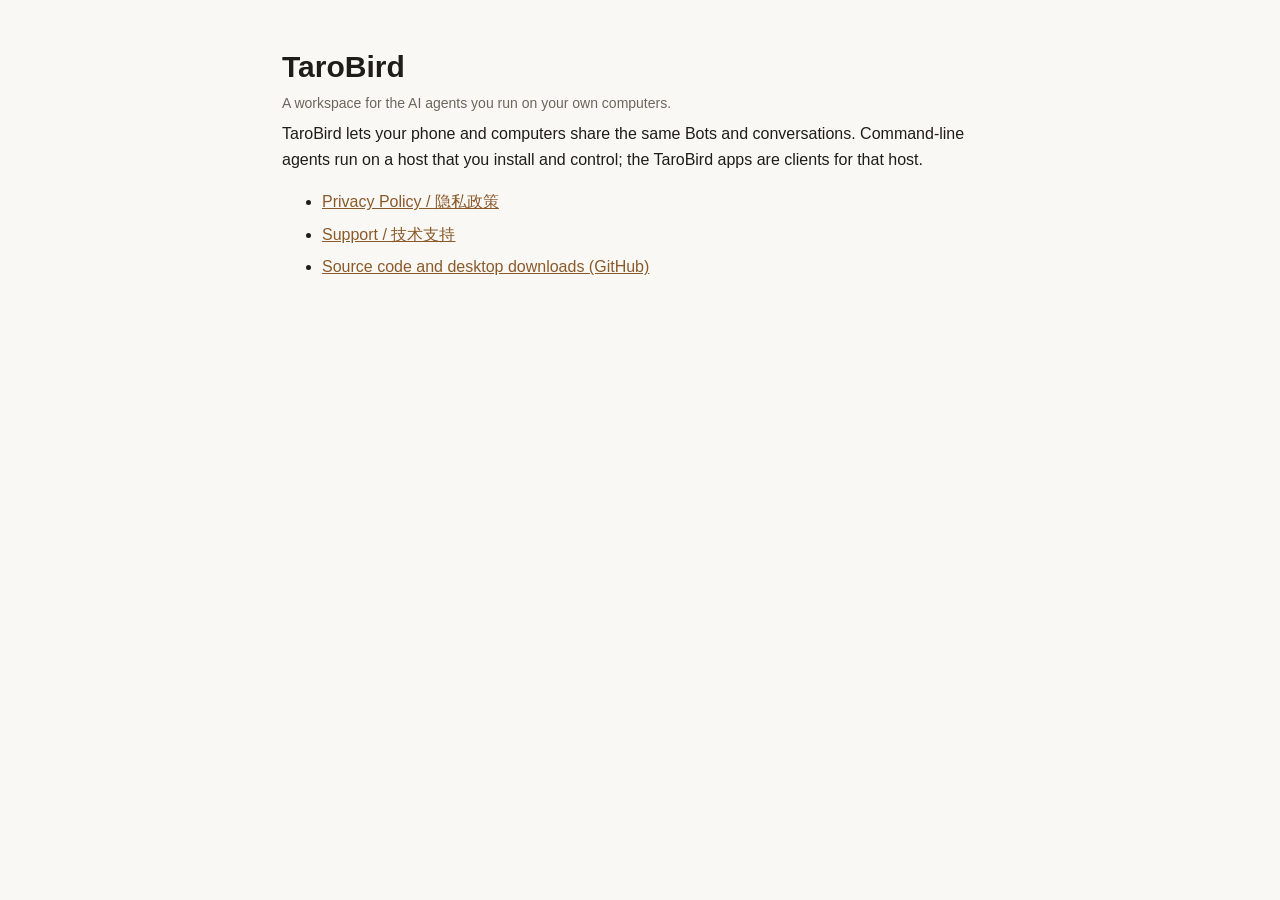
==== index.html @ 7d35b1c8 "TaroBird privacy policy and support pages" ====
<!doctype html>
<html lang="en"><head><meta charset="utf-8"><meta name="viewport" content="width=device-width, initial-scale=1">
<title>TaroBird</title><link rel="stylesheet" href="style.css"></head>
<body><main>
<h1>TaroBird</h1>
<p class="muted">A workspace for the AI agents you run on your own computers.</p>
<p>TaroBird lets your phone and computers share the same Bots and conversations. Command-line agents run on a host that you install and control; the TaroBird apps are clients for that host.</p>
<ul>
<li><a href="privacy.html">Privacy Policy / 隐私政策</a></li>
<li><a href="support.html">Support / 技术支持</a></li>
<li><a href="https://github.com/cloveric/tarobird">Source code and desktop downloads (GitHub)</a></li>
</ul>
</main></body></html>
---- style.css ----
:root { color-scheme: light dark; --fg: #1f1d1a; --muted: #6b665e; --bg: #faf8f4; --line: #e6e1d8; --link: #8a5a2b; }
@media (prefers-color-scheme: dark) { :root { --fg: #ece8e1; --muted: #a59f95; --bg: #181715; --line: #34312c; --link: #e0b27c; } }
* { box-sizing: border-box; }
body { margin: 0; background: var(--bg); color: var(--fg); font: 16px/1.65 -apple-system, BlinkMacSystemFont, "PingFang SC", "Helvetica Neue", Arial, sans-serif; }
main { max-width: 760px; margin: 0 auto; padding: 48px 22px 80px; }
h1 { font-size: 30px; line-height: 1.25; margin: 0 0 6px; }
h2 { font-size: 20px; margin: 36px 0 8px; padding-top: 20px; border-top: 1px solid var(--line); }
h3 { font-size: 16px; margin: 22px 0 4px; }
p, li { margin: 6px 0; }
.muted { color: var(--muted); font-size: 14px; }
a { color: var(--link); }
nav { display: flex; gap: 18px; font-size: 14px; margin-bottom: 34px; }
.lang { font-size: 14px; margin: 0 0 26px; }
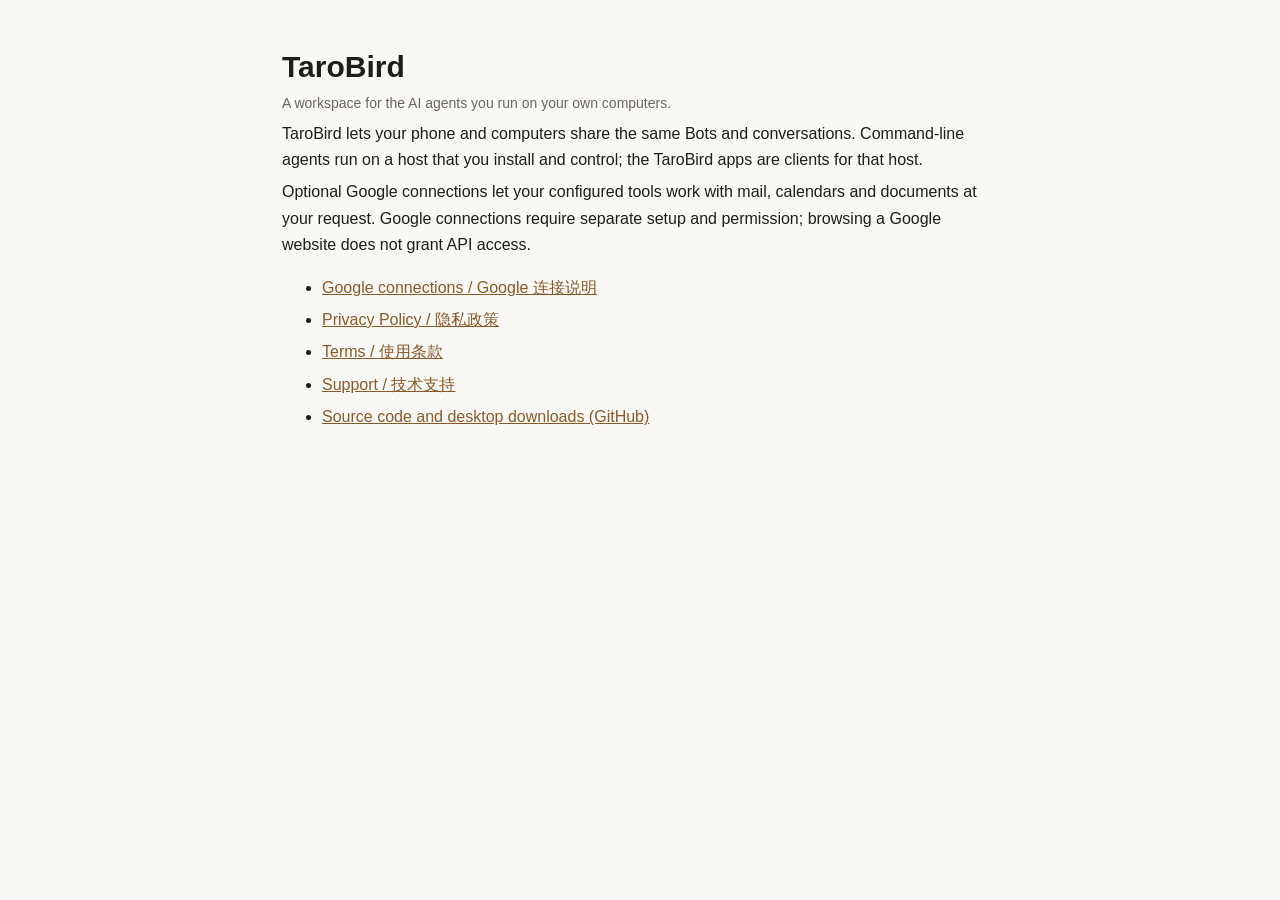
==== commit 0f31d31d: "Document Google connections, data handling and website verification" ====
--- a/index.html
+++ b/index.html
@@ -5,8 +5,11 @@
 <h1>TaroBird</h1>
 <p class="muted">A workspace for the AI agents you run on your own computers.</p>
 <p>TaroBird lets your phone and computers share the same Bots and conversations. Command-line agents run on a host that you install and control; the TaroBird apps are clients for that host.</p>
+<p>Optional Google connections let your configured tools work with mail, calendars and documents at your request. Google connections require separate setup and permission; browsing a Google website does not grant API access.</p>
 <ul>
+<li><a href="google.html">Google connections / Google 连接说明</a></li>
 <li><a href="privacy.html">Privacy Policy / 隐私政策</a></li>
+<li><a href="terms.html">Terms / 使用条款</a></li>
 <li><a href="support.html">Support / 技术支持</a></li>
 <li><a href="https://github.com/cloveric/tarobird">Source code and desktop downloads (GitHub)</a></li>
 </ul>
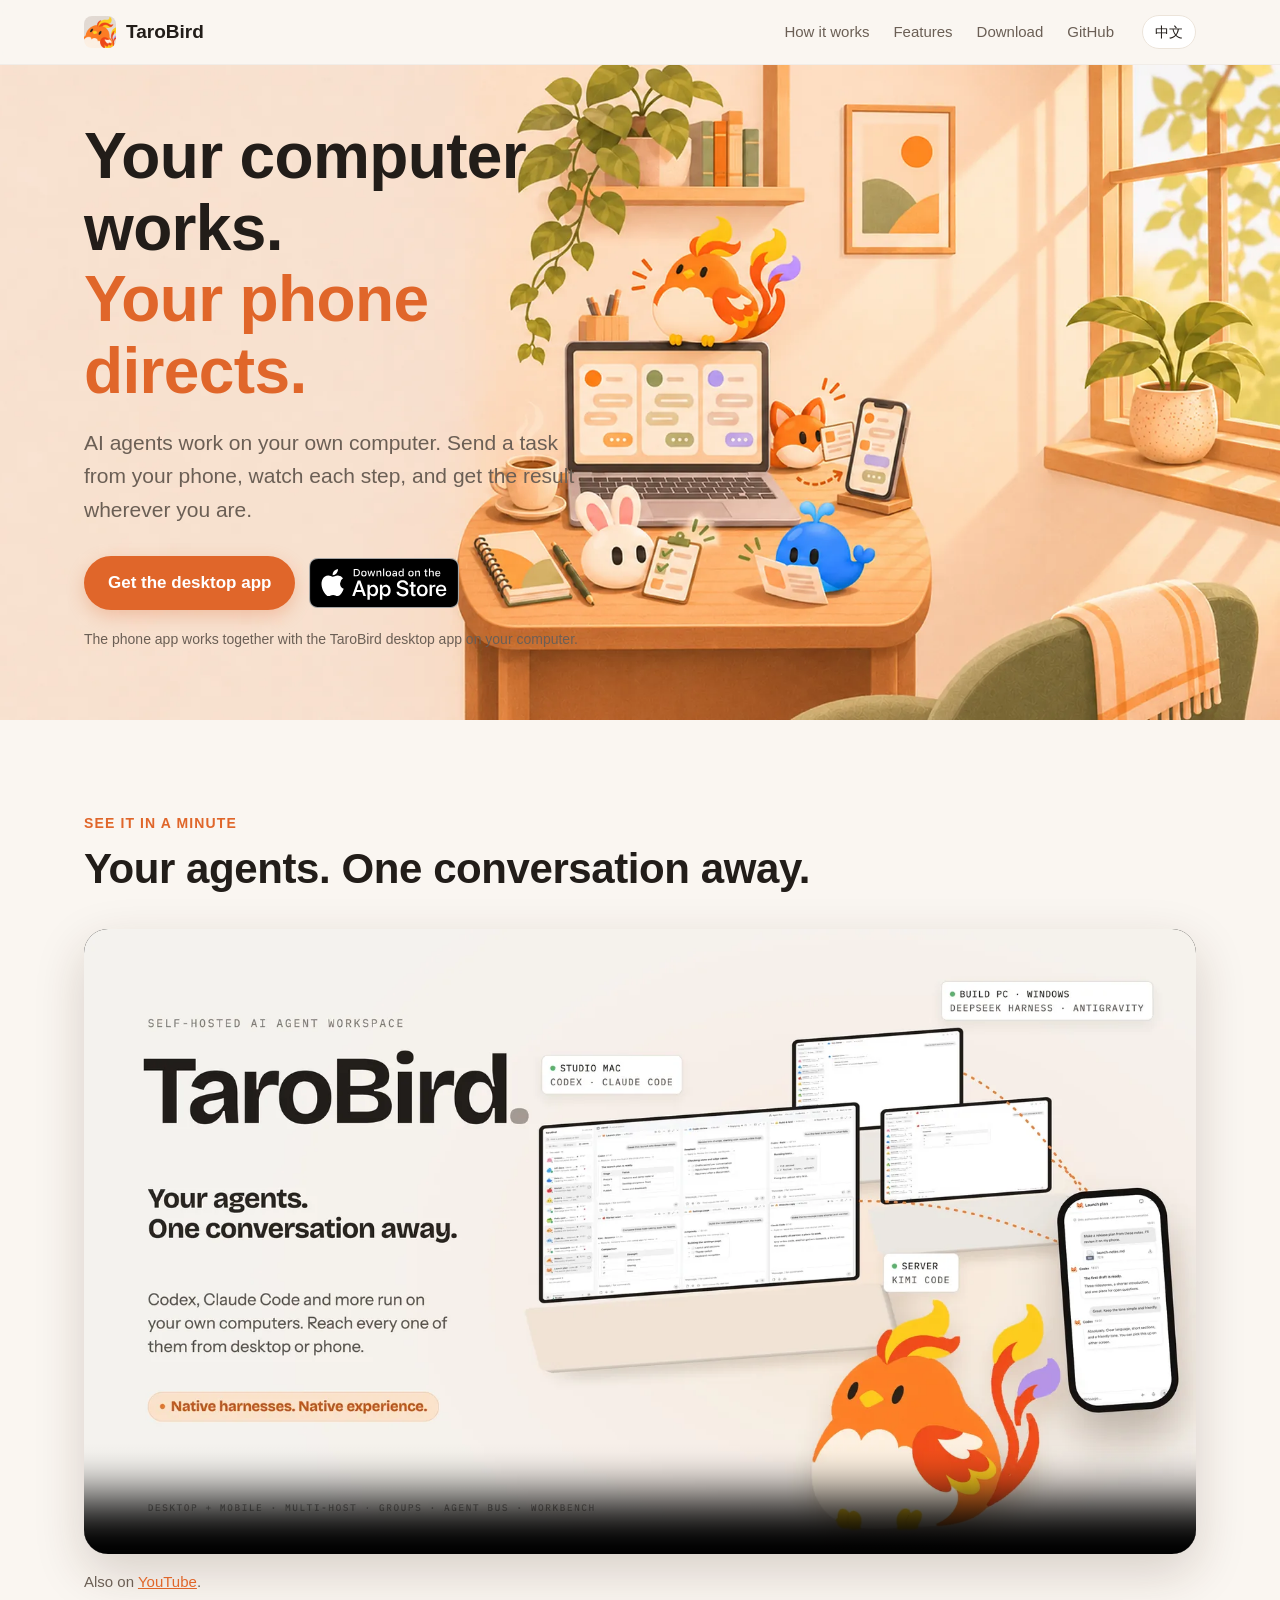
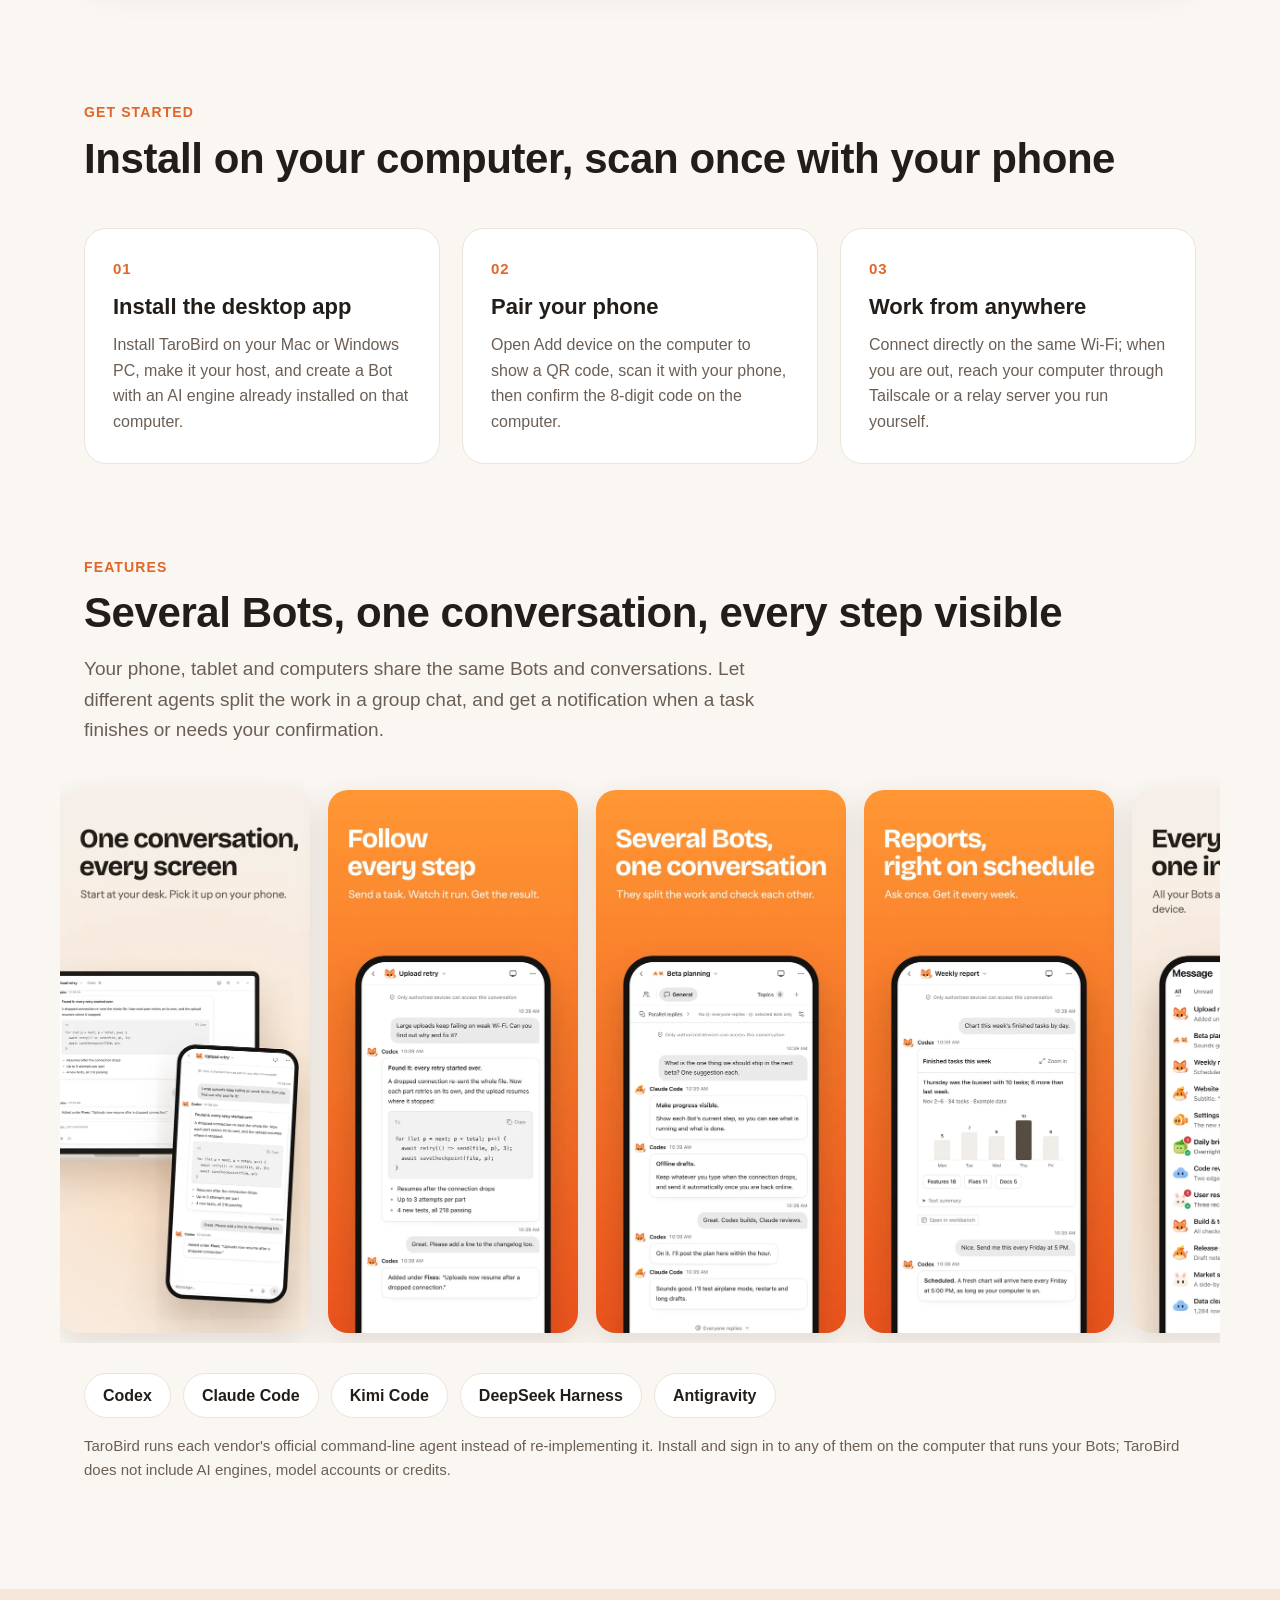
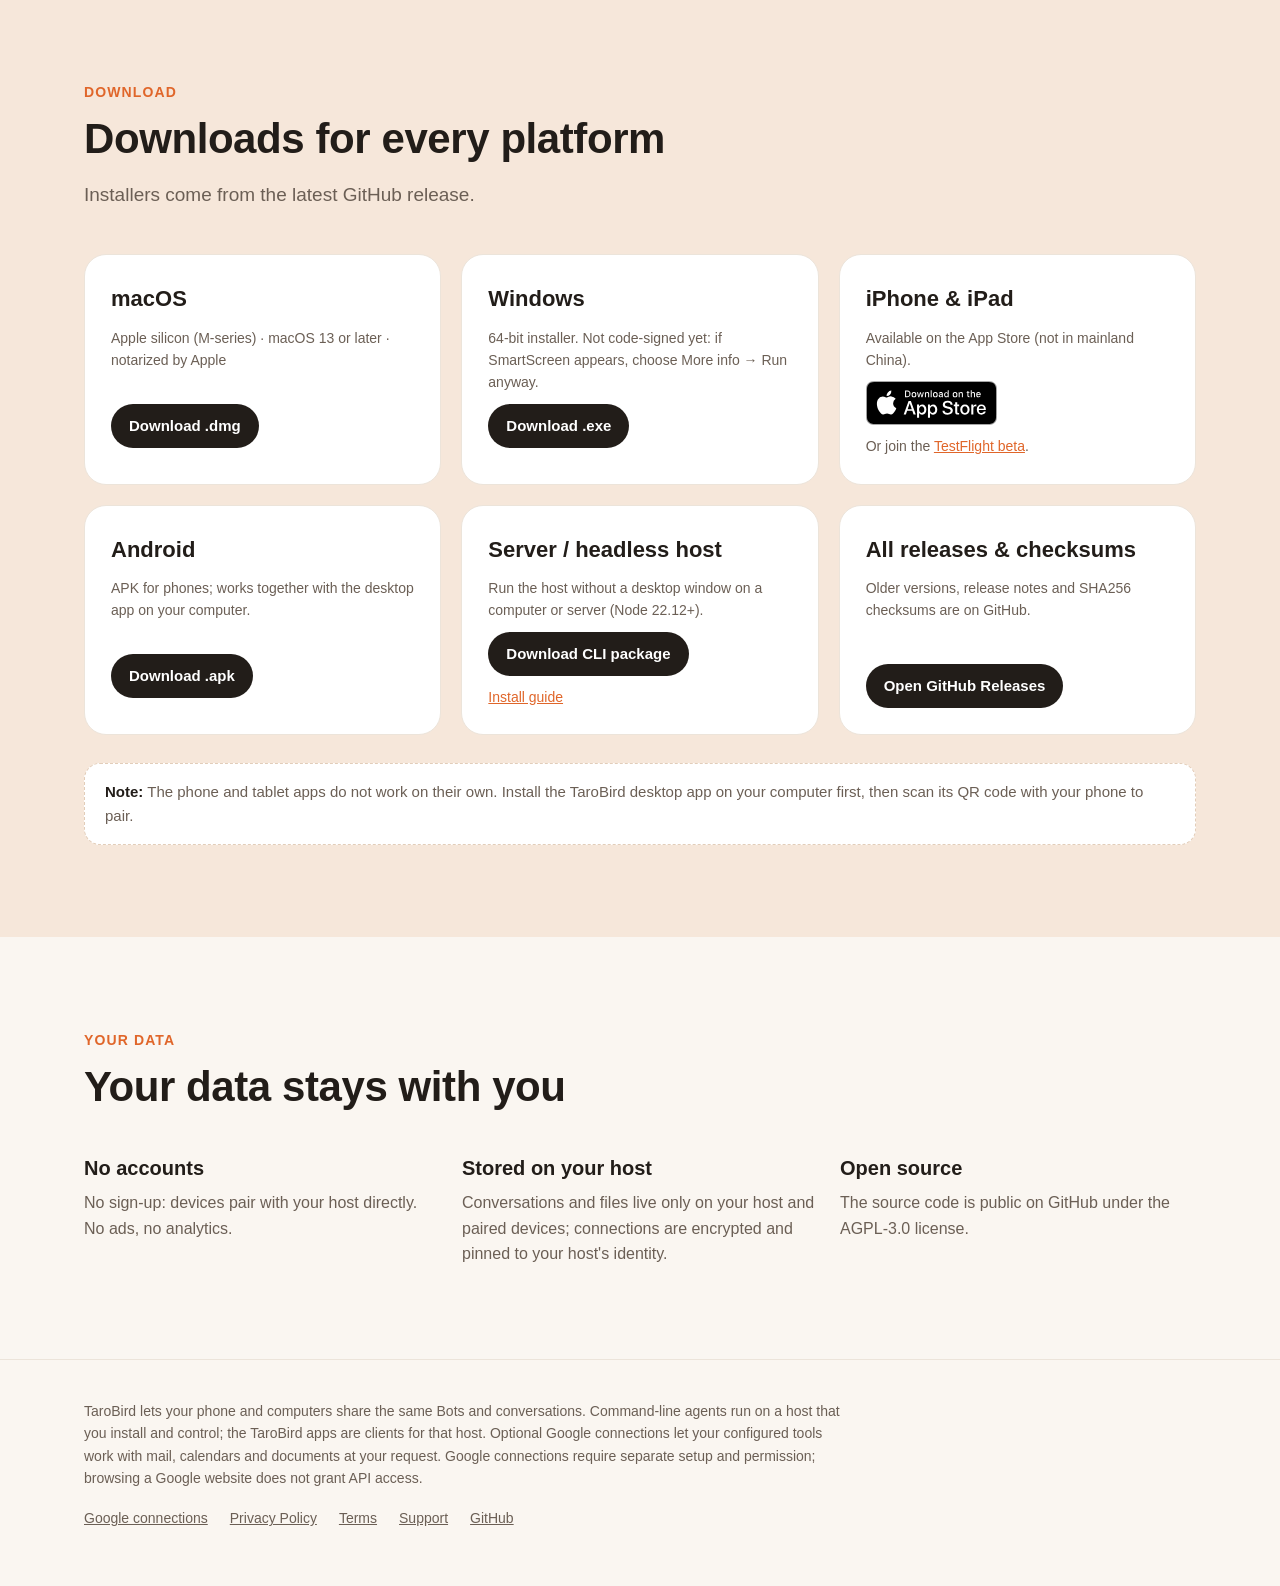
==== commit 1a119c65: "TaroBird homepage: downloads for every platform, App Store link and promo video Bilingual (zh/en) la" ====
--- a/index.html
+++ b/index.html
@@ -1,16 +1,188 @@
 <!doctype html>
-<html lang="en"><head><meta charset="utf-8"><meta name="viewport" content="width=device-width, initial-scale=1">
-<title>TaroBird</title><link rel="stylesheet" href="style.css"></head>
-<body><main>
-<h1>TaroBird</h1>
-<p class="muted">A workspace for the AI agents you run on your own computers.</p>
-<p>TaroBird lets your phone and computers share the same Bots and conversations. Command-line agents run on a host that you install and control; the TaroBird apps are clients for that host.</p>
-<p>Optional Google connections let your configured tools work with mail, calendars and documents at your request. Google connections require separate setup and permission; browsing a Google website does not grant API access.</p>
-<ul>
-<li><a href="google.html">Google connections / Google 连接说明</a></li>
-<li><a href="privacy.html">Privacy Policy / 隐私政策</a></li>
-<li><a href="terms.html">Terms / 使用条款</a></li>
-<li><a href="support.html">Support / 技术支持</a></li>
-<li><a href="https://github.com/cloveric/tarobird">Source code and desktop downloads (GitHub)</a></li>
-</ul>
-</main></body></html>
+<html lang="zh-CN">
+<head>
+<meta charset="utf-8">
+<meta name="viewport" content="width=device-width, initial-scale=1">
+<title>TaroBird — 电脑干活，手机指挥 · Your computer works. Your phone directs.</title>
+<meta name="description" content="TaroBird: a self-hosted workspace for the AI agents on your own computer. Send tasks from your phone, follow each step, get the results. Desktop for macOS and Windows, apps for iPhone, iPad and Android.">
+<meta property="og:title" content="TaroBird — Your computer works. Your phone directs.">
+<meta property="og:description" content="A self-hosted workspace for the AI agents on your own computer.">
+<meta property="og:image" content="https://cloveric.github.io/tarobird-site/assets/hero.webp">
+<link rel="icon" href="assets/icon.png">
+<link rel="apple-touch-icon" href="assets/icon.png">
+<link rel="stylesheet" href="home.css">
+<script>
+(function(){var s=null;try{s=localStorage.getItem('tb-lang')}catch(e){}
+var l=s||((navigator.languages&&navigator.languages[0])||navigator.language||'en');
+document.documentElement.lang=/^zh/i.test(l)?'zh-CN':'en';})();
+</script>
+</head>
+<body>
+
+<header class="nav">
+  <div class="wrap">
+    <a class="brand" href="#"><img src="assets/icon.png" alt="">TaroBird</a>
+    <nav class="links">
+      <a class="hide-sm" href="#how"><span class="zh">怎么用</span><span class="en">How it works</span></a>
+      <a class="hide-sm" href="#features"><span class="zh">功能</span><span class="en">Features</span></a>
+      <a href="#download"><span class="zh">下载</span><span class="en">Download</span></a>
+      <a class="hide-sm" href="https://github.com/cloveric/tarobird">GitHub</a>
+    </nav>
+    <button class="lang-btn" id="lang" type="button"><span class="zh">EN</span><span class="en">中文</span></button>
+  </div>
+</header>
+
+<section class="hero" style="padding:0">
+  <div class="wrap">
+    <div class="hero-text">
+      <h1><span class="zh">电脑干活，<br><em>手机指挥。</em></span><span class="en">Your computer works.<br><em>Your phone directs.</em></span></h1>
+      <p class="lede"><span class="zh">AI 智能体在你自己的电脑上干活。在手机上派任务、看每一步进度、随时收结果。</span><span class="en">AI agents work on your own computer. Send a task from your phone, watch each step, and get the result wherever you are.</span></p>
+      <div class="cta">
+        <a class="btn" href="#download"><span class="zh">下载桌面端</span><span class="en">Get the desktop app</span></a>
+        <a class="badge" href="https://apps.apple.com/app/tarobird/id6828071641"><img src="assets/appstore-badge.svg" alt="Download on the App Store"></a>
+      </div>
+      <p class="note"><span class="zh">手机端需配合电脑上的 TaroBird 桌面端使用。</span><span class="en">The phone app works together with the TaroBird desktop app on your computer.</span></p>
+    </div>
+  </div>
+  <img class="hero-scene" src="assets/hero-scene.webp" alt="">
+</section>
+
+<section id="video" class="video-sec">
+  <div class="wrap">
+    <p class="eyebrow"><span class="zh">一分钟看懂</span><span class="en">See it in a minute</span></p>
+    <h2><span class="zh">你的智能体，一个对话就能找到</span><span class="en">Your agents. One conversation away.</span></h2>
+    <div class="video">
+      <video controls playsinline preload="none" poster="assets/promo-poster.webp">
+        <source src="assets/tarobird-promo.mp4" type="video/mp4">
+      </video>
+    </div>
+    <p class="small"><span class="zh">画面文字为英文，只有配乐。也可以 <a href="https://www.youtube.com/watch?v=R0WvfGiIFiw">在 YouTube 观看</a>。</span><span class="en">Also on <a href="https://www.youtube.com/watch?v=R0WvfGiIFiw">YouTube</a>.</span></p>
+  </div>
+</section>
+
+<section id="how" style="padding-top:0">
+  <div class="wrap">
+    <p class="eyebrow"><span class="zh">三步开始</span><span class="en">Get started</span></p>
+    <h2><span class="zh">装好电脑端，手机扫一扫就能用</span><span class="en">Install on your computer, scan once with your phone</span></h2>
+    <div class="steps">
+      <div class="step"><div class="n">01</div>
+        <h3><span class="zh">安装桌面端</span><span class="en">Install the desktop app</span></h3>
+        <p><span class="zh">在 Mac 或 Windows 上安装 TaroBird，设为主机，新建 Bot 并选择电脑上已装好的 AI 引擎。</span><span class="en">Install TaroBird on your Mac or Windows PC, make it your host, and create a Bot with an AI engine already installed on that computer.</span></p></div>
+      <div class="step"><div class="n">02</div>
+        <h3><span class="zh">手机扫码配对</span><span class="en">Pair your phone</span></h3>
+        <p><span class="zh">在电脑上打开「添加设备」显示二维码，手机扫一下，再在电脑上确认 8 位配对码。</span><span class="en">Open Add device on the computer to show a QR code, scan it with your phone, then confirm the 8-digit code on the computer.</span></p></div>
+      <div class="step"><div class="n">03</div>
+        <h3><span class="zh">随时随地派任务</span><span class="en">Work from anywhere</span></h3>
+        <p><span class="zh">同一 Wi-Fi 直接连；外出时通过 Tailscale 或你自己部署的中转服务器连回电脑。</span><span class="en">Connect directly on the same Wi-Fi; when you are out, reach your computer through Tailscale or a relay server you run yourself.</span></p></div>
+    </div>
+  </div>
+</section>
+
+<section id="features" style="padding-top:0">
+  <div class="wrap">
+    <p class="eyebrow"><span class="zh">功能</span><span class="en">Features</span></p>
+    <h2><span class="zh">多个 Bot，一个对话，进度一目了然</span><span class="en">Several Bots, one conversation, every step visible</span></h2>
+    <p class="sub"><span class="zh">手机、平板和电脑共用同一套 Bot 与对话。群聊里让不同的智能体分工协作；任务完成或需要你确认时，手机会收到通知。</span><span class="en">Your phone, tablet and computers share the same Bots and conversations. Let different agents split the work in a group chat, and get a notification when a task finishes or needs your confirmation.</span></p>
+    <div class="gallery" id="gallery"></div>
+    <div class="engines">
+      <span class="chip">Codex</span><span class="chip">Claude Code</span><span class="chip">Kimi Code</span><span class="chip">DeepSeek Harness</span><span class="chip">Antigravity</span>
+    </div>
+    <p class="small"><span class="zh">TaroBird 直接调用各家官方命令行工具，不重新实现智能体。在运行 Bot 的电脑上安装并登录任意一种即可；TaroBird 不附带 AI 引擎、模型账号或额度。</span><span class="en">TaroBird runs each vendor's official command-line agent instead of re-implementing it. Install and sign in to any of them on the computer that runs your Bots; TaroBird does not include AI engines, model accounts or credits.</span></p>
+  </div>
+</section>
+
+<section id="download" class="band">
+  <div class="wrap">
+    <p class="eyebrow"><span class="zh">下载</span><span class="en">Download</span></p>
+    <h2><span class="zh">各平台下载</span><span class="en">Downloads for every platform</span></h2>
+    <p class="sub" id="rel-line"><span class="zh">安装包来自 GitHub Releases 的最新版本。</span><span class="en">Installers come from the latest GitHub release.</span></p>
+    <div class="downloads">
+      <div class="dl" data-os="mac"><span class="rec-tag"><span class="zh">推荐</span><span class="en">For you</span></span>
+        <h3>macOS</h3>
+        <p class="meta"><span class="zh">Apple 芯片（M 系列）· macOS 13 及以上 · 已通过 Apple 公证</span><span class="en">Apple silicon (M-series) · macOS 13 or later · notarized by Apple</span></p>
+        <a class="go" id="dl-mac" href="https://github.com/cloveric/tarobird/releases/download/v1.5.0/TaroBird_1.5.0_aarch64.dmg"><span class="zh">下载 .dmg</span><span class="en">Download .dmg</span></a>
+        <span class="meta size" id="sz-mac"></span>
+      </div>
+      <div class="dl" data-os="win"><span class="rec-tag"><span class="zh">推荐</span><span class="en">For you</span></span>
+        <h3>Windows</h3>
+        <p class="meta"><span class="zh">64 位安装程序。安装包暂未代码签名，若出现 SmartScreen 提示，请点「更多信息 → 仍要运行」。</span><span class="en">64-bit installer. Not code-signed yet: if SmartScreen appears, choose More info → Run anyway.</span></p>
+        <a class="go" id="dl-win" href="https://github.com/cloveric/tarobird/releases/download/v1.5.0/TaroBird_1.5.0_x64-setup.exe"><span class="zh">下载 .exe</span><span class="en">Download .exe</span></a>
+        <span class="meta size" id="sz-win"></span>
+      </div>
+      <div class="dl" data-os="ios"><span class="rec-tag"><span class="zh">推荐</span><span class="en">For you</span></span>
+        <h3>iPhone &amp; iPad</h3>
+        <p class="meta"><span class="zh">App Store 下载。中国大陆 App Store 暂未上架。</span><span class="en">Available on the App Store (not in mainland China).</span></p>
+        <a class="badge" href="https://apps.apple.com/app/tarobird/id6828071641"><img src="assets/appstore-badge.svg" alt="Download on the App Store"></a>
+        <span class="alt"><span class="zh">也可以加入 <a href="https://testflight.apple.com/join/ByFWEfFW">TestFlight 公测</a>。</span><span class="en">Or join the <a href="https://testflight.apple.com/join/ByFWEfFW">TestFlight beta</a>.</span></span>
+      </div>
+      <div class="dl" data-os="android"><span class="rec-tag"><span class="zh">推荐</span><span class="en">For you</span></span>
+        <h3>Android</h3>
+        <p class="meta"><span class="zh">APK 安装包，手机端，需配合电脑上的桌面端使用。</span><span class="en">APK for phones; works together with the desktop app on your computer.</span></p>
+        <a class="go" id="dl-apk" href="https://github.com/cloveric/tarobird/releases/download/v1.5.0/TaroBird_1.5.0_android.apk"><span class="zh">下载 .apk</span><span class="en">Download .apk</span></a>
+        <span class="meta size" id="sz-apk"></span>
+      </div>
+      <div class="dl" data-os="server">
+        <h3><span class="zh">服务器 / 无界面主机</span><span class="en">Server / headless host</span></h3>
+        <p class="meta"><span class="zh">不开桌面窗口，在电脑或服务器上作为主机运行（需要 Node 22.12+）。</span><span class="en">Run the host without a desktop window on a computer or server (Node 22.12+).</span></p>
+        <a class="go" id="dl-cli" href="https://github.com/cloveric/tarobird/releases/download/v1.5.0/tarobird-1.5.0.tgz"><span class="zh">下载 CLI 包</span><span class="en">Download CLI package</span></a>
+        <span class="alt"><a href="https://github.com/cloveric/tarobird/blob/main/docs/host-cli.md"><span class="zh">安装说明</span><span class="en">Install guide</span></a></span>
+      </div>
+      <div class="dl">
+        <h3><span class="zh">所有版本与校验</span><span class="en">All releases &amp; checksums</span></h3>
+        <p class="meta"><span class="zh">历史版本、发布说明和 SHA256 校验值都在 GitHub。</span><span class="en">Older versions, release notes and SHA256 checksums are on GitHub.</span></p>
+        <a class="go" href="https://github.com/cloveric/tarobird/releases"><span class="zh">打开 GitHub Releases</span><span class="en">Open GitHub Releases</span></a>
+      </div>
+    </div>
+    <div class="req"><b><span class="zh">提示：</span><span class="en">Note:</span></b> <span class="zh">手机端（iPhone、iPad、Android）不能单独使用，请先在电脑上安装 TaroBird 桌面端，再用手机扫码配对。</span><span class="en">The phone and tablet apps do not work on their own. Install the TaroBird desktop app on your computer first, then scan its QR code with your phone to pair.</span></div>
+  </div>
+</section>
+
+<section>
+  <div class="wrap">
+    <p class="eyebrow"><span class="zh">你的数据</span><span class="en">Your data</span></p>
+    <h2><span class="zh">数据留在你自己手里</span><span class="en">Your data stays with you</span></h2>
+    <div class="pillars">
+      <div class="pillar"><h3><span class="zh">没有账号</span><span class="en">No accounts</span></h3><p><span class="zh">不用注册，设备直接和你的主机配对。没有广告，没有统计分析。</span><span class="en">No sign-up: devices pair with your host directly. No ads, no analytics.</span></p></div>
+      <div class="pillar"><h3><span class="zh">存在你的主机上</span><span class="en">Stored on your host</span></h3><p><span class="zh">对话和文件只保存在你的主机和已配对的设备上，连接加密并绑定主机身份。</span><span class="en">Conversations and files live only on your host and paired devices; connections are encrypted and pinned to your host's identity.</span></p></div>
+      <div class="pillar"><h3><span class="zh">开源</span><span class="en">Open source</span></h3><p><span class="zh">源代码在 GitHub 公开，采用 AGPL-3.0 许可证。</span><span class="en">The source code is public on GitHub under the AGPL-3.0 license.</span></p></div>
+    </div>
+  </div>
+</section>
+
+<footer>
+  <div class="wrap">
+    <p class="about"><span class="en">TaroBird lets your phone and computers share the same Bots and conversations. Command-line agents run on a host that you install and control; the TaroBird apps are clients for that host. Optional Google connections let your configured tools work with mail, calendars and documents at your request. Google connections require separate setup and permission; browsing a Google website does not grant API access.</span><span class="zh">TaroBird 让你的手机和电脑共用同一套 Bot 与对话。命令行智能体运行在你自己安装和控制的主机上，TaroBird 各端 App 都是这台主机的客户端。可选的 Google 连接可以让你配置的工具在你要求时处理邮件、日历和文档；Google 连接需要单独设置和授权，浏览 Google 网站本身不会授予 API 访问权限。</span></p>
+    <div class="flinks">
+      <a href="google.html"><span class="zh">Google 连接说明</span><span class="en">Google connections</span></a>
+      <a href="privacy.html"><span class="zh">隐私政策</span><span class="en">Privacy Policy</span></a>
+      <a href="terms.html"><span class="zh">使用条款</span><span class="en">Terms</span></a>
+      <a href="support.html"><span class="zh">技术支持</span><span class="en">Support</span></a>
+      <a href="https://github.com/cloveric/tarobird">GitHub</a>
+    </div>
+  </div>
+</footer>
+
+<script>
+(function(){
+  var d=document.documentElement;
+  document.getElementById('lang').onclick=function(){var n=/^zh/.test(d.lang)?'en':'zh-CN';d.lang=n;try{localStorage.setItem('tb-lang',n)}catch(e){};gallery()};
+  function gallery(){var loc=/^zh/.test(d.lang)?'zh-Hans':'en-US',g=document.getElementById('gallery');
+    g.innerHTML=['02','03','04','05','06','08'].map(function(n){return '<img loading="lazy" width="250" src="assets/shots/'+loc+'-'+n+'.webp" alt="">'}).join('')}
+  gallery();
+  // Recommend the card for this visitor's platform.
+  var ua=navigator.userAgent||'',os=/Android/i.test(ua)?'android':/iPhone|iPad|iPod/i.test(ua)||(/Macintosh/.test(ua)&&navigator.maxTouchPoints>1)?'ios':/Mac/i.test(ua)?'mac':/Win/i.test(ua)?'win':'';
+  var rec=os&&document.querySelector('.dl[data-os="'+os+'"]'); if(rec) rec.classList.add('rec');
+  // Point the buttons at the newest release (static 1.5.0 links stay if this fails).
+  function mb(b){return (b/1048576).toFixed(0)+' MB'}
+  fetch('https://api.github.com/repos/cloveric/tarobird/releases/latest').then(function(r){return r.ok?r.json():null}).then(function(rel){
+    if(!rel||!rel.assets) return; var v=(rel.tag_name||'').replace(/^v/,'');
+    var map={mac:/_aarch64\.dmg$/,win:/_x64-setup\.exe$/,apk:/_android\.apk$/,cli:/^tarobird-[\d.]+\.tgz$/};
+    Object.keys(map).forEach(function(k){var a=rel.assets.filter(function(x){return map[k].test(x.name)})[0];if(!a)return;
+      var el=document.getElementById('dl-'+k);if(el)el.href=a.browser_download_url;var s=document.getElementById('sz-'+k);if(s)s.textContent='v'+v+' · '+mb(a.size)});
+    var line=document.getElementById('rel-line');
+    if(line&&v) line.innerHTML='<span class="zh">当前最新版本：v'+v+'（来自 GitHub Releases）</span><span class="en">Latest version: v'+v+' (from GitHub Releases)</span>';
+  }).catch(function(){});
+})();
+</script>
+</body>
+</html>
--- a/home.css
+++ b/home.css
@@ -0,0 +1,90 @@
+:root{--ink:#221d19;--muted:#6b5f55;--bg:#faf6f1;--card:#fff;--line:#ece4da;--orange:#e0662a;--orange-2:#f08a3c;--apricot:#f6e7da;--radius:22px}
+*{box-sizing:border-box}
+html{scroll-behavior:smooth}
+body{margin:0;background:var(--bg);color:var(--ink);font:17px/1.6 -apple-system,BlinkMacSystemFont,"PingFang SC","Hiragino Sans GB","Helvetica Neue",Arial,sans-serif;-webkit-font-smoothing:antialiased}
+a{color:inherit}
+html[lang^=zh] .en,html[lang=en] .zh{display:none!important}
+.wrap{max-width:1160px;margin:0 auto;padding:0 24px}
+
+/* nav */
+.nav{position:sticky;top:0;z-index:10;background:rgba(250,246,241,.86);backdrop-filter:saturate(1.4) blur(14px);-webkit-backdrop-filter:saturate(1.4) blur(14px);border-bottom:1px solid rgba(0,0,0,.04)}
+.nav .wrap{display:flex;align-items:center;gap:28px;height:64px}
+.brand{display:flex;align-items:center;gap:10px;font-weight:700;font-size:19px;text-decoration:none}
+.brand img{width:32px;height:32px;border-radius:8px}
+.nav .links{display:flex;gap:24px;margin-left:auto;font-size:15px}
+.nav .links a{text-decoration:none;color:var(--muted)}
+.nav .links a:hover{color:var(--ink)}
+.lang-btn{border:1px solid var(--line);background:#fff;border-radius:999px;padding:5px 12px;font:inherit;font-size:14px;cursor:pointer;color:var(--ink)}
+
+/* hero */
+.hero{position:relative;overflow:hidden;background:#f5e6da url(assets/hero.webp) right center/cover no-repeat;min-height:560px}
+.hero .wrap{position:relative;display:flex;align-items:center;min-height:560px}
+.hero-text{max-width:500px;padding:56px 0}
+.hero h1{font-size:64px;line-height:1.12;letter-spacing:-.01em;margin:0 0 18px;font-weight:700}
+.hero h1 em{font-style:normal;color:var(--orange)}
+.hero p.lede{font-size:21px;color:var(--muted);margin:0 0 30px}
+.cta{display:flex;flex-wrap:wrap;gap:14px;align-items:center}
+.btn{display:inline-flex;align-items:center;gap:8px;background:var(--orange);color:#fff;text-decoration:none;font-weight:600;padding:13px 24px;border-radius:999px;font-size:17px;box-shadow:0 6px 18px rgba(224,102,42,.28)}
+.btn:hover{background:#d45a1f}
+.badge img{height:50px;display:block}
+.hero .note{margin-top:18px;font-size:14px;color:var(--muted)}
+.hero-scene{display:none}
+
+/* sections */
+section{padding:92px 0}
+.eyebrow{color:var(--orange);font-weight:700;font-size:14px;letter-spacing:.08em;text-transform:uppercase;margin:0 0 10px}
+h2{font-size:42px;line-height:1.2;margin:0 0 16px;letter-spacing:-.01em}
+.sub{color:var(--muted);font-size:19px;max-width:720px;margin:0}
+
+.video{margin-top:34px;border-radius:24px;overflow:hidden;background:#000;box-shadow:0 18px 50px rgba(60,35,15,.18);aspect-ratio:16/9}
+.video video{display:block;width:100%;height:100%}
+.small a{color:var(--orange)}
+.steps{display:grid;grid-template-columns:repeat(3,1fr);gap:22px;margin-top:44px}
+.step{background:var(--card);border:1px solid var(--line);border-radius:var(--radius);padding:28px}
+.step .n{font-weight:800;color:var(--orange);font-size:15px;letter-spacing:.06em}
+.step h3{font-size:22px;margin:8px 0 8px}
+.step p{margin:0;color:var(--muted);font-size:16px}
+
+.gallery{display:flex;gap:18px;overflow-x:auto;scroll-snap-type:x mandatory;padding:44px 24px 10px;margin:0 -24px;scrollbar-width:thin}
+.gallery img{width:250px;flex:0 0 auto;border-radius:20px;scroll-snap-align:start;box-shadow:0 10px 30px rgba(60,35,15,.12)}
+
+.engines{display:flex;flex-wrap:wrap;gap:12px;margin-top:30px}
+.chip{background:#fff;border:1px solid var(--line);border-radius:999px;padding:9px 18px;font-weight:600;font-size:16px}
+.small{font-size:15px;color:var(--muted);margin-top:16px}
+
+.band{background:var(--apricot)}
+.downloads{display:grid;grid-template-columns:repeat(3,1fr);gap:20px;margin-top:44px}
+.dl{background:#fff;border:1px solid var(--line);border-radius:var(--radius);padding:26px;display:flex;flex-direction:column;gap:10px;position:relative}
+.dl.rec{border-color:var(--orange);box-shadow:0 0 0 3px rgba(224,102,42,.14)}
+.dl .rec-tag{display:none;position:absolute;top:-12px;left:22px;background:var(--orange);color:#fff;font-size:12px;font-weight:700;padding:3px 10px;border-radius:999px}
+.dl.rec .rec-tag{display:block}
+.dl h3{margin:0;font-size:22px}
+.dl .meta{color:var(--muted);font-size:14px;margin:0}
+.dl .go{margin-top:auto;align-self:flex-start;display:inline-flex;gap:8px;align-items:center;text-decoration:none;font-weight:600;background:var(--ink);color:#fff;padding:10px 18px;border-radius:999px;font-size:15px}
+.dl .go:hover{background:#000}
+.dl .alt{font-size:14px;color:var(--muted)}
+.dl .alt a{color:var(--orange)}
+.dl .badge img{height:44px}
+.req{margin-top:28px;background:#fff;border:1px dashed #e2cdb9;border-radius:16px;padding:16px 20px;color:var(--muted);font-size:15px}
+.req b{color:var(--ink)}
+
+.pillars{display:grid;grid-template-columns:repeat(3,1fr);gap:22px;margin-top:40px}
+.pillar h3{font-size:20px;margin:0 0 6px}
+.pillar p{margin:0;color:var(--muted);font-size:16px}
+
+footer{border-top:1px solid var(--line);padding:40px 0 56px;color:var(--muted);font-size:14px}
+footer .about{max-width:760px;margin:0 0 18px}
+footer .flinks{display:flex;flex-wrap:wrap;gap:8px 22px}
+footer a{color:var(--muted)}
+
+@media (max-width:900px){
+  .hero{background:#f5e6da;min-height:0}
+  .hero .wrap{display:block;min-height:0}
+  .hero-text{padding:44px 0 18px;max-width:none}
+  .hero h1{font-size:46px}
+  .hero-scene{display:block;width:calc(100% + 48px);margin:0 -24px;height:auto}
+  .steps,.downloads,.pillars{grid-template-columns:1fr}
+  h2{font-size:32px}
+  section{padding:64px 0}
+  .nav .links a.hide-sm{display:none}
+}
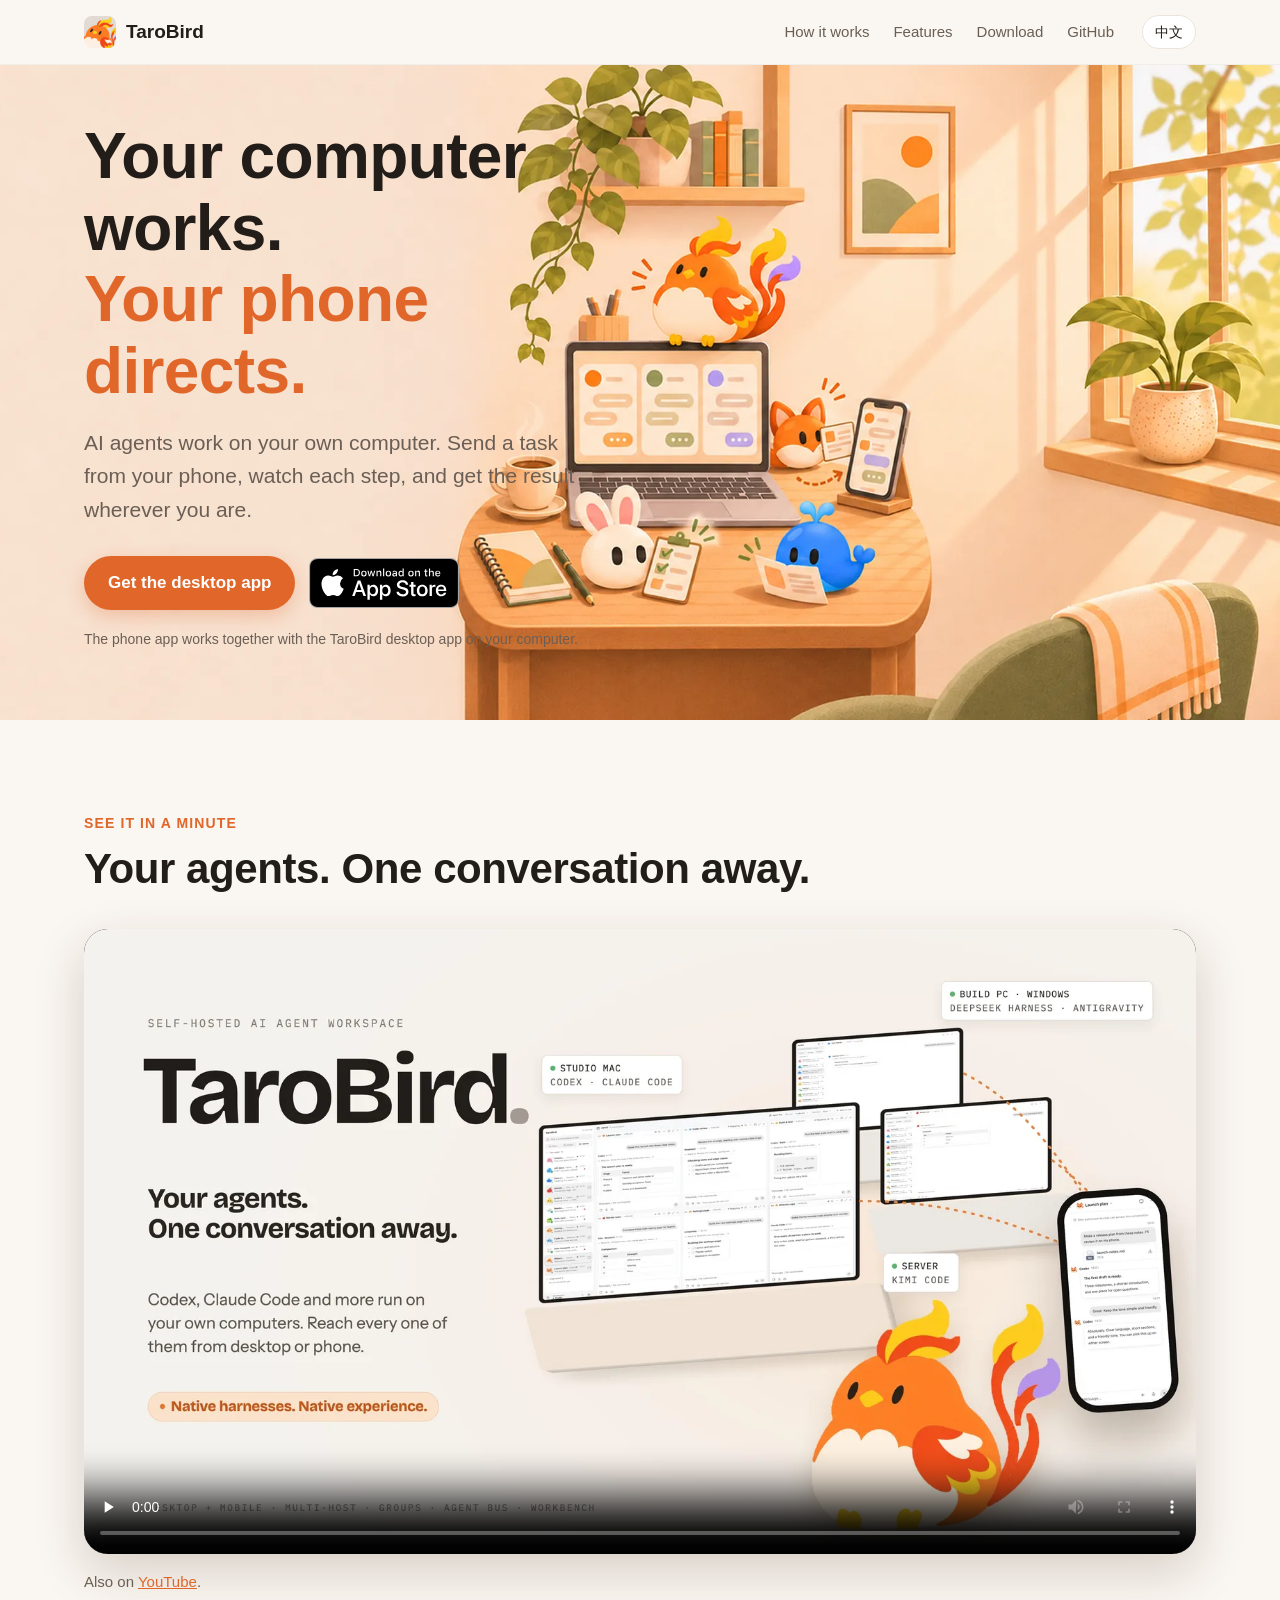
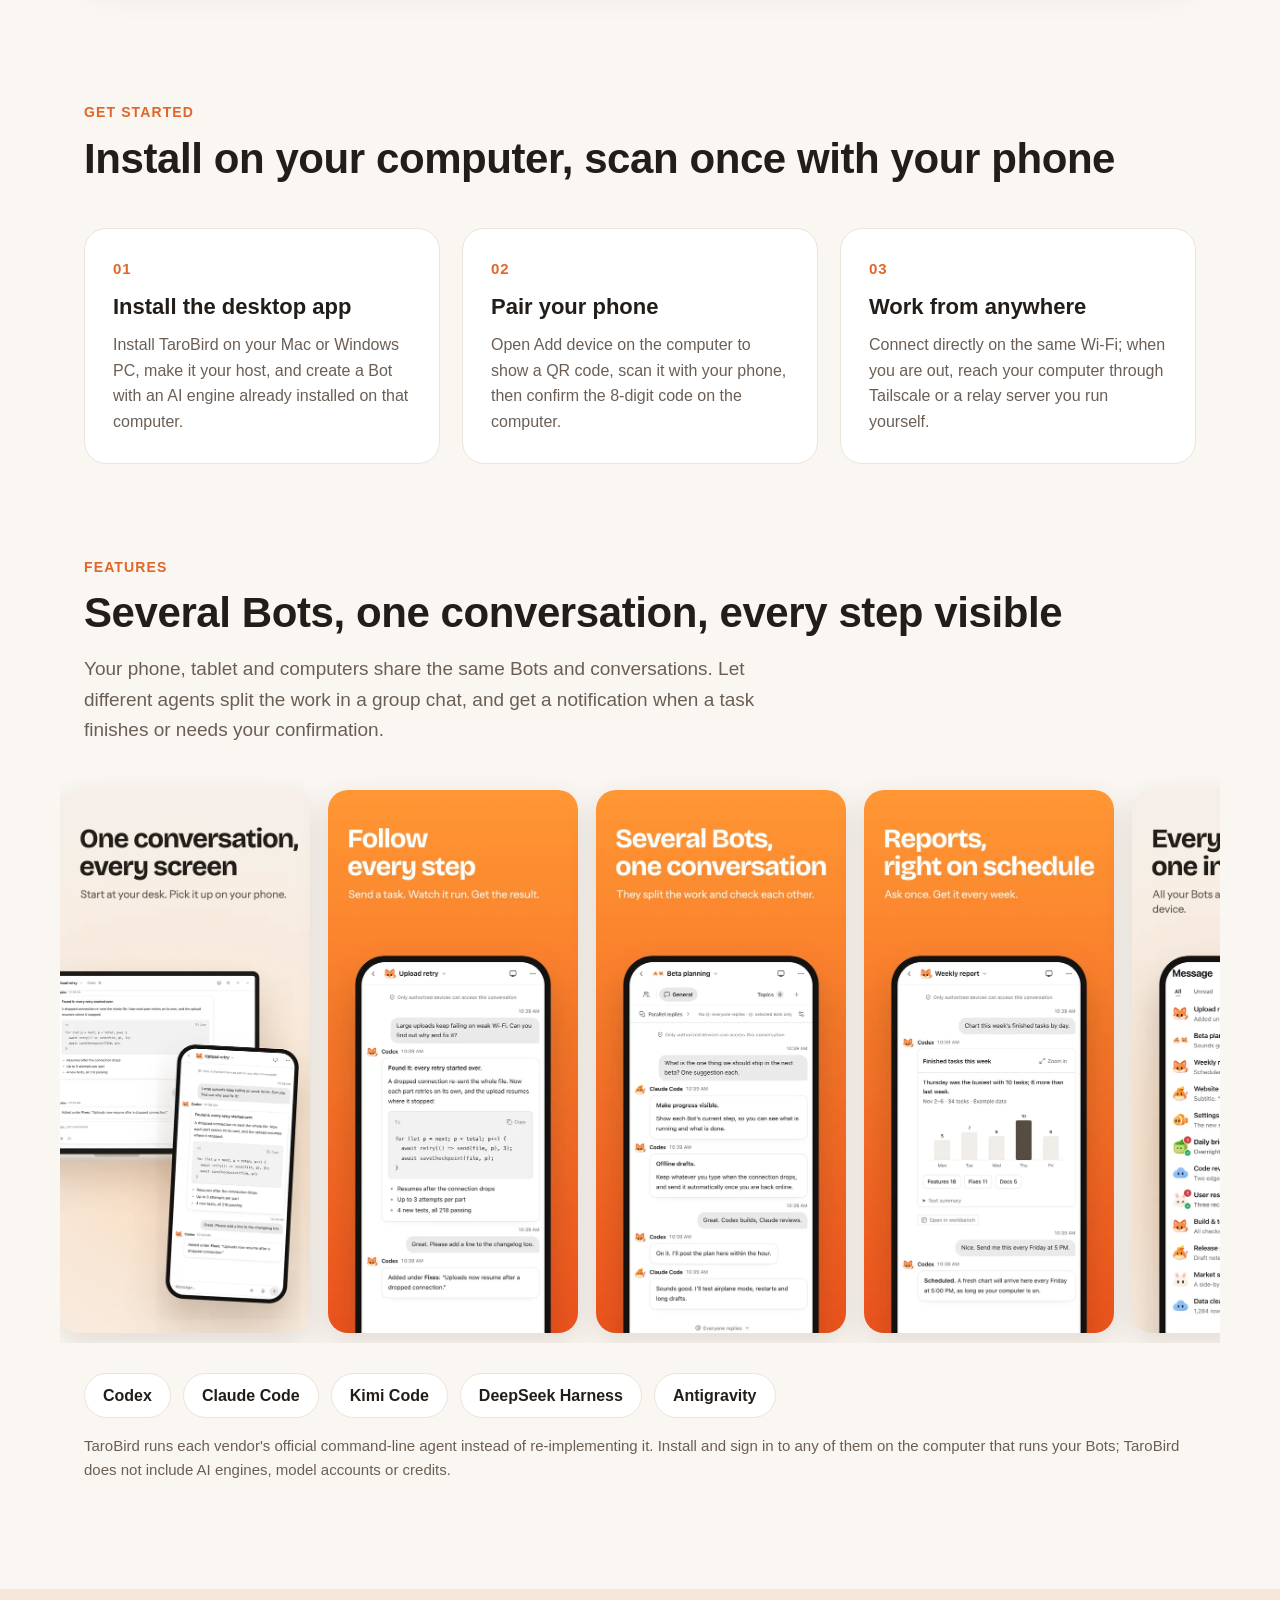
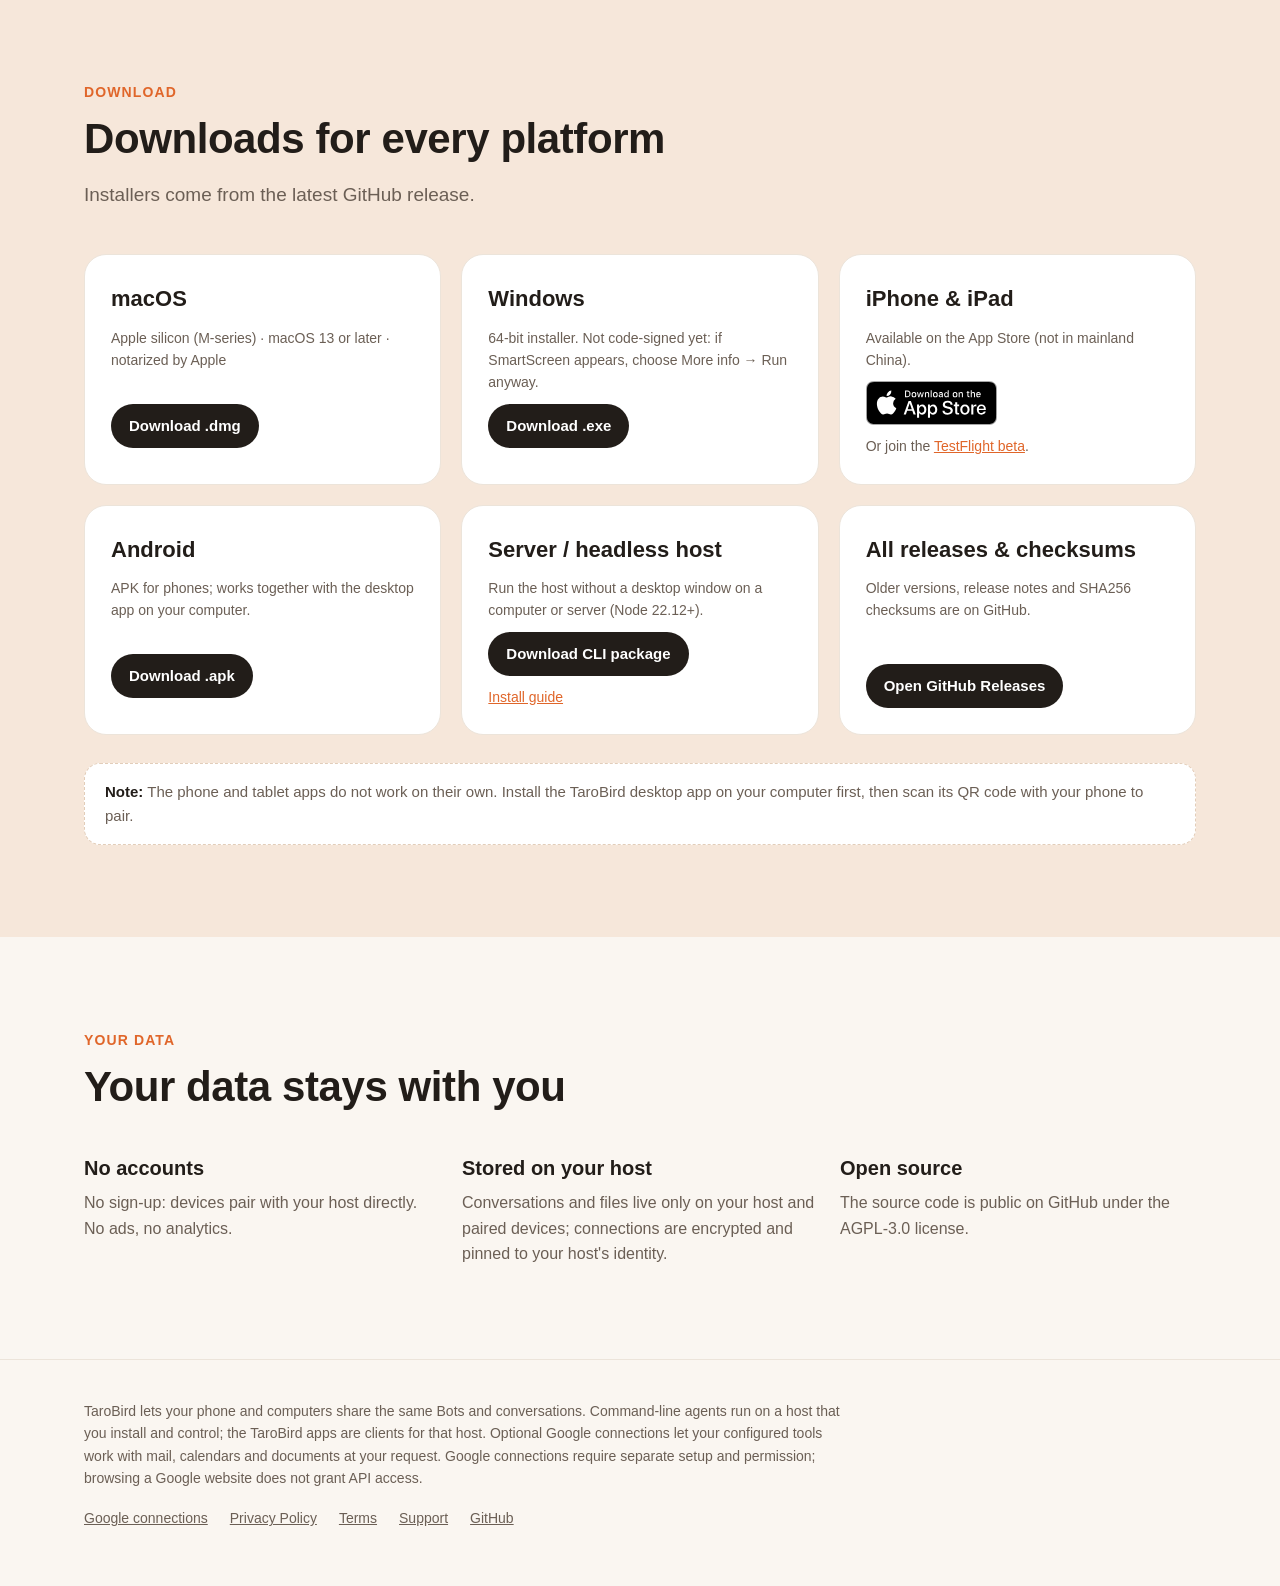
==== commit 6304d285: "Homepage: English by default, language toggle still remembered Co-Authored-By: Claude Opus 5.5 <nore" ====
--- a/index.html
+++ b/index.html
@@ -1,5 +1,5 @@
 <!doctype html>
-<html lang="zh-CN">
+<html lang="en">
 <head>
 <meta charset="utf-8">
 <meta name="viewport" content="width=device-width, initial-scale=1">
@@ -13,7 +13,7 @@
 <link rel="stylesheet" href="home.css">
 <script>
 (function(){var s=null;try{s=localStorage.getItem('tb-lang')}catch(e){}
-var l=s||((navigator.languages&&navigator.languages[0])||navigator.language||'en');
+var l=s||'en';  // English by default; the toggle remembers the visitor's choice
 document.documentElement.lang=/^zh/i.test(l)?'zh-CN':'en';})();
 </script>
 </head>
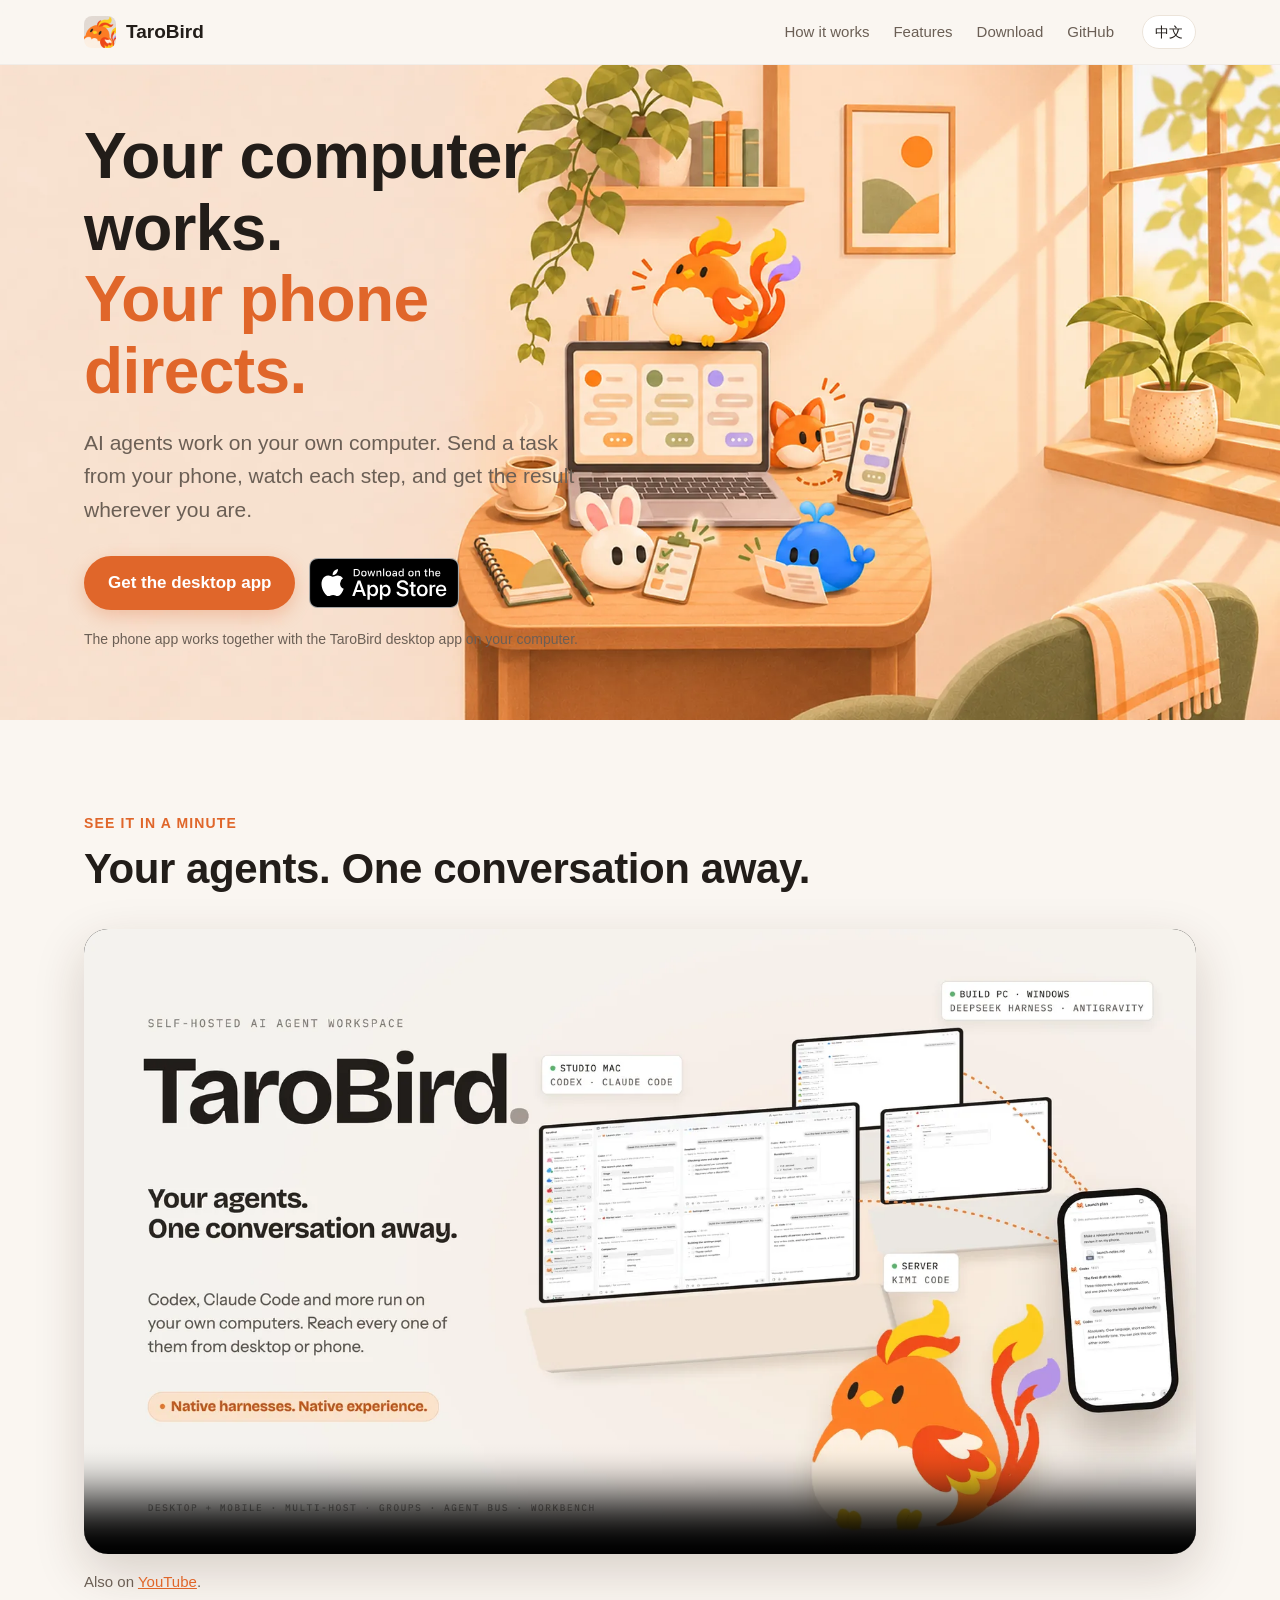
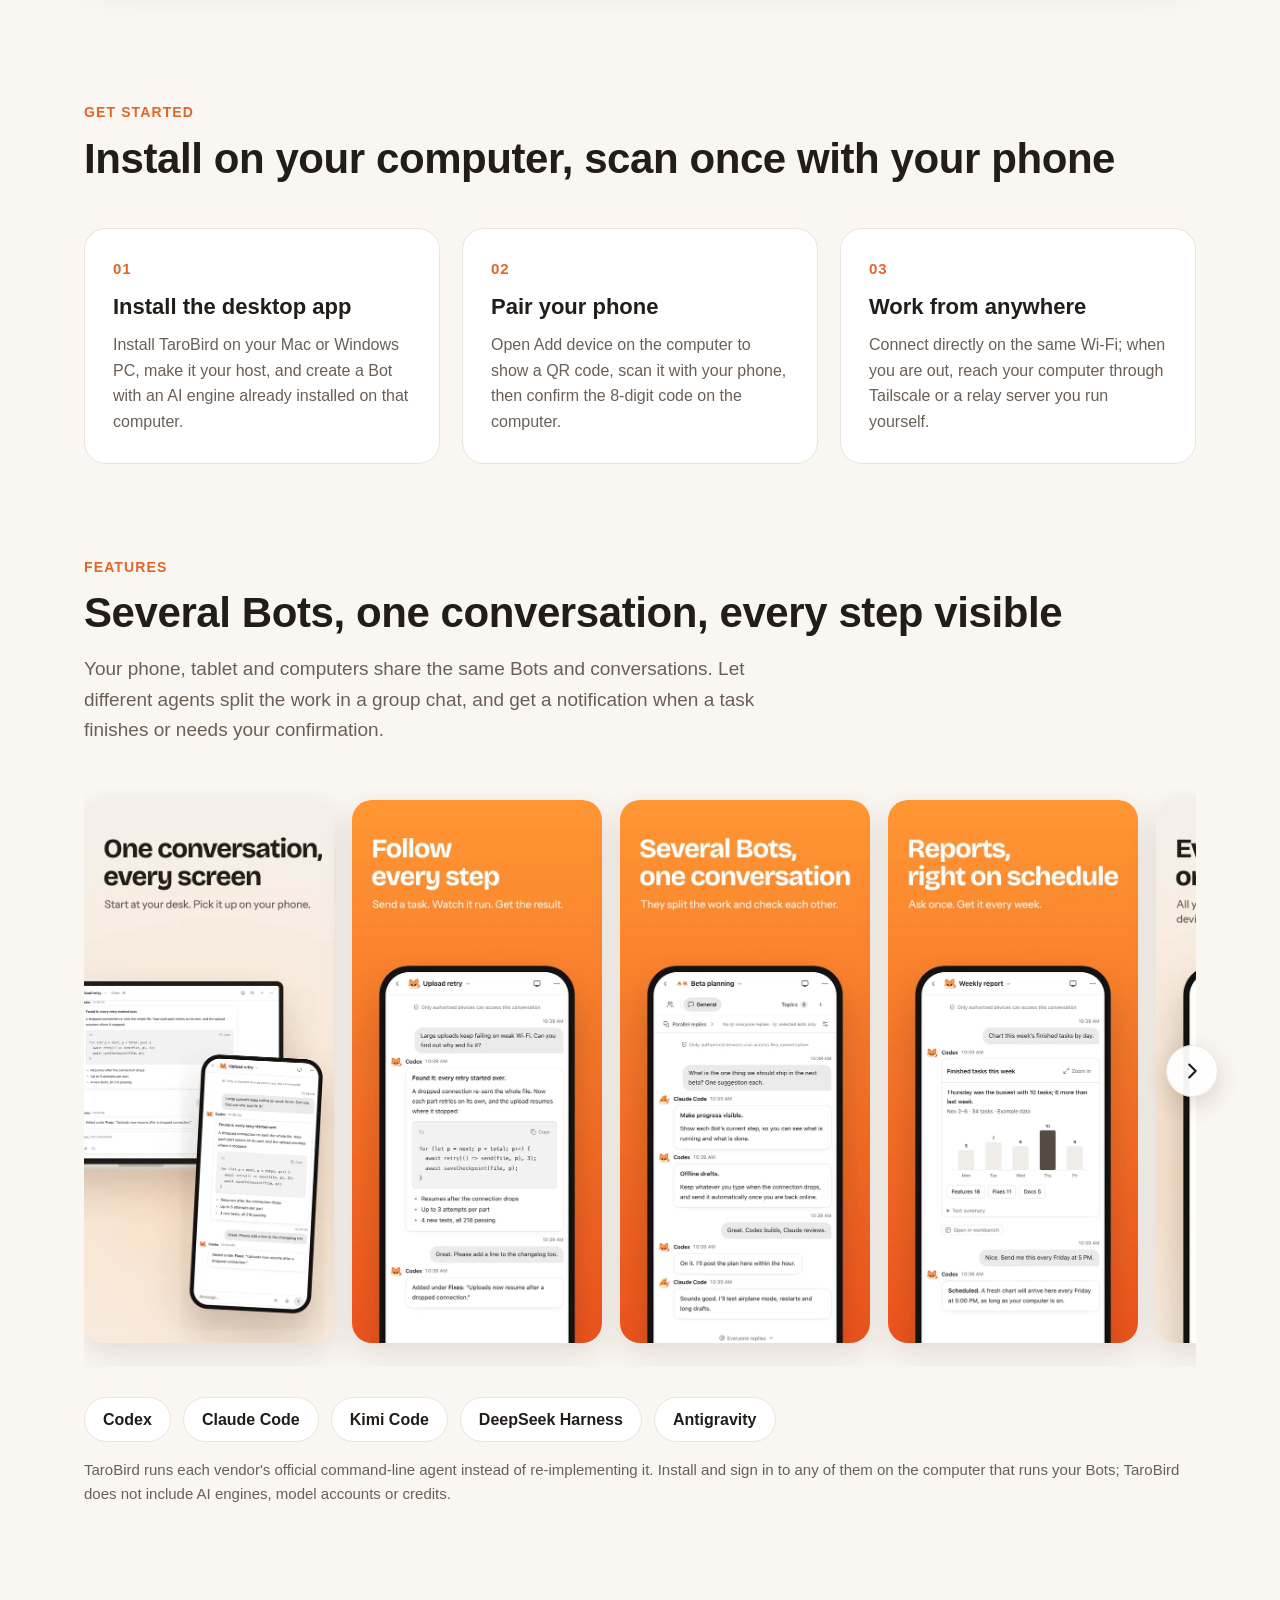
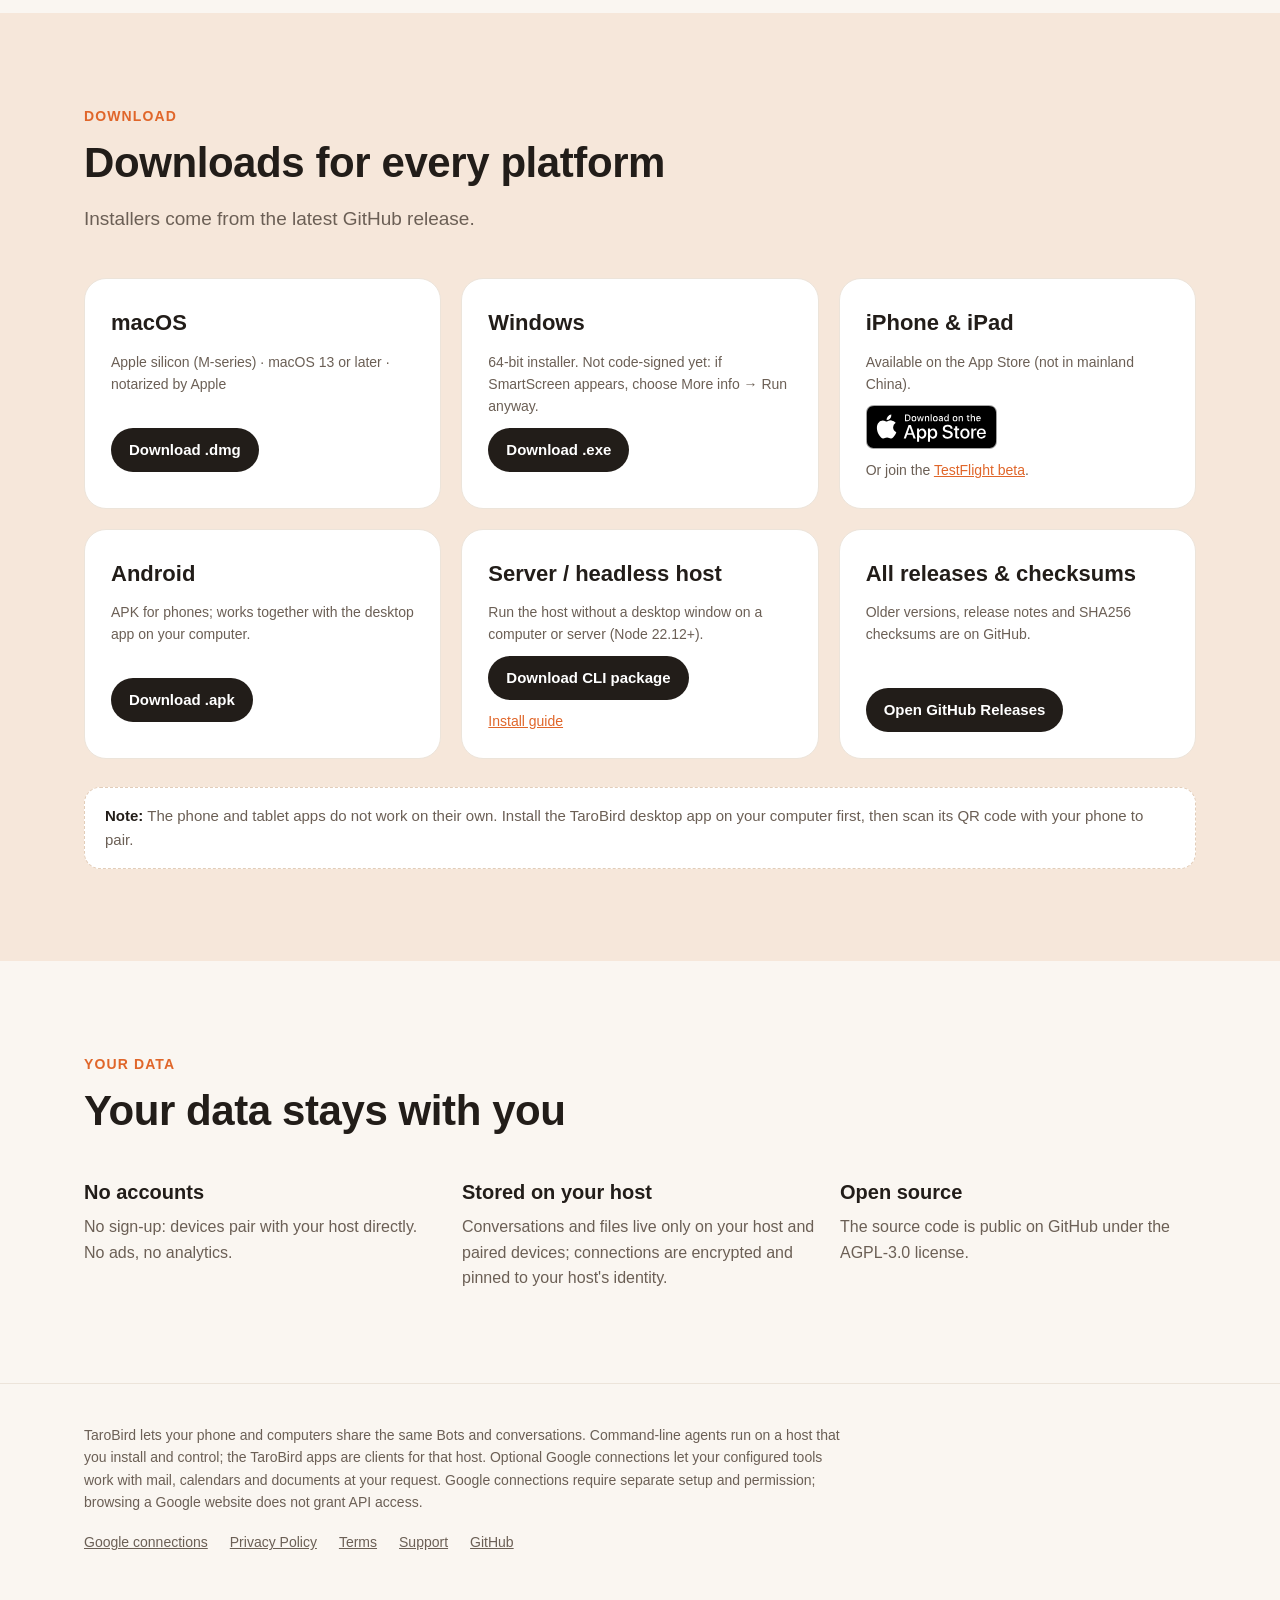
==== commit 6ee9dd32: "Homepage: screenshot carousel with left/right arrows instead of a scrollbar Co-Authored-By: Claude O" ====
--- a/index.html
+++ b/index.html
@@ -83,7 +83,11 @@
     <p class="eyebrow"><span class="zh">功能</span><span class="en">Features</span></p>
     <h2><span class="zh">多个 Bot，一个对话，进度一目了然</span><span class="en">Several Bots, one conversation, every step visible</span></h2>
     <p class="sub"><span class="zh">手机、平板和电脑共用同一套 Bot 与对话。群聊里让不同的智能体分工协作；任务完成或需要你确认时，手机会收到通知。</span><span class="en">Your phone, tablet and computers share the same Bots and conversations. Let different agents split the work in a group chat, and get a notification when a task finishes or needs your confirmation.</span></p>
-    <div class="gallery" id="gallery"></div>
+    <div class="carousel">
+      <button class="car-btn prev" type="button" aria-label="Previous"><svg viewBox="0 0 24 24" width="22" height="22" aria-hidden="true"><path d="M15 5l-7 7 7 7" fill="none" stroke="currentColor" stroke-width="2.4" stroke-linecap="round" stroke-linejoin="round"/></svg></button>
+      <div class="gallery" id="gallery"></div>
+      <button class="car-btn next" type="button" aria-label="Next"><svg viewBox="0 0 24 24" width="22" height="22" aria-hidden="true"><path d="M9 5l7 7-7 7" fill="none" stroke="currentColor" stroke-width="2.4" stroke-linecap="round" stroke-linejoin="round"/></svg></button>
+    </div>
     <div class="engines">
       <span class="chip">Codex</span><span class="chip">Claude Code</span><span class="chip">Kimi Code</span><span class="chip">DeepSeek Harness</span><span class="chip">Antigravity</span>
     </div>
@@ -165,10 +169,18 @@
 <script>
 (function(){
   var d=document.documentElement;
-  document.getElementById('lang').onclick=function(){var n=/^zh/.test(d.lang)?'en':'zh-CN';d.lang=n;try{localStorage.setItem('tb-lang',n)}catch(e){};gallery()};
+  document.getElementById('lang').onclick=function(){var n=/^zh/.test(d.lang)?'en':'zh-CN';d.lang=n;try{localStorage.setItem('tb-lang',n)}catch(e){};gallery();document.getElementById('gallery').scrollLeft=0};
   function gallery(){var loc=/^zh/.test(d.lang)?'zh-Hans':'en-US',g=document.getElementById('gallery');
     g.innerHTML=['02','03','04','05','06','08'].map(function(n){return '<img loading="lazy" width="250" src="assets/shots/'+loc+'-'+n+'.webp" alt="">'}).join('')}
   gallery();
+  // Carousel arrows: one click moves about one screenful of cards.
+  var g=document.getElementById('gallery'),pv=document.querySelector('.car-btn.prev'),nx=document.querySelector('.car-btn.next');
+  function upd(){pv.disabled=g.scrollLeft<8;nx.disabled=g.scrollLeft+g.clientWidth>=g.scrollWidth-8}
+  function go(dir){var card=g.querySelector('img'),step=card?card.getBoundingClientRect().width+18:268;
+    g.scrollBy({left:dir*Math.max(step,Math.floor(g.clientWidth/step)*step),behavior:'smooth'})}
+  pv.onclick=function(){go(-1)};nx.onclick=function(){go(1)};
+  g.addEventListener('scroll',upd,{passive:true});window.addEventListener('resize',upd);
+  g.addEventListener('load',upd,true);upd();
   // Recommend the card for this visitor's platform.
   var ua=navigator.userAgent||'',os=/Android/i.test(ua)?'android':/iPhone|iPad|iPod/i.test(ua)||(/Macintosh/.test(ua)&&navigator.maxTouchPoints>1)?'ios':/Mac/i.test(ua)?'mac':/Win/i.test(ua)?'win':'';
   var rec=os&&document.querySelector('.dl[data-os="'+os+'"]'); if(rec) rec.classList.add('rec');
--- a/home.css
+++ b/home.css
@@ -45,7 +45,13 @@
 .step h3{font-size:22px;margin:8px 0 8px}
 .step p{margin:0;color:var(--muted);font-size:16px}
 
-.gallery{display:flex;gap:18px;overflow-x:auto;scroll-snap-type:x mandatory;padding:44px 24px 10px;margin:0 -24px;scrollbar-width:thin}
+.carousel{position:relative;margin-top:44px}
+.gallery{display:flex;gap:18px;overflow-x:auto;scroll-snap-type:x mandatory;scroll-behavior:smooth;padding:10px 2px 24px;scrollbar-width:none;-ms-overflow-style:none}
+.gallery::-webkit-scrollbar{display:none}
+.car-btn{position:absolute;top:calc(50% - 7px);transform:translateY(-50%);z-index:2;width:52px;height:52px;border-radius:50%;border:1px solid var(--line);background:rgba(255,255,255,.95);color:var(--ink);display:flex;align-items:center;justify-content:center;cursor:pointer;box-shadow:0 8px 24px rgba(60,35,15,.16);transition:opacity .2s,transform .2s,background .2s}
+.car-btn:hover{background:#fff;transform:translateY(-50%) scale(1.06)}
+.car-btn.prev{left:-22px}.car-btn.next{right:-22px}
+.car-btn[disabled]{opacity:0;pointer-events:none}
 .gallery img{width:250px;flex:0 0 auto;border-radius:20px;scroll-snap-align:start;box-shadow:0 10px 30px rgba(60,35,15,.12)}
 
 .engines{display:flex;flex-wrap:wrap;gap:12px;margin-top:30px}
@@ -87,4 +93,5 @@
   h2{font-size:32px}
   section{padding:64px 0}
   .nav .links a.hide-sm{display:none}
+  .car-btn{width:42px;height:42px}.car-btn.prev{left:-6px}.car-btn.next{right:-6px}
 }
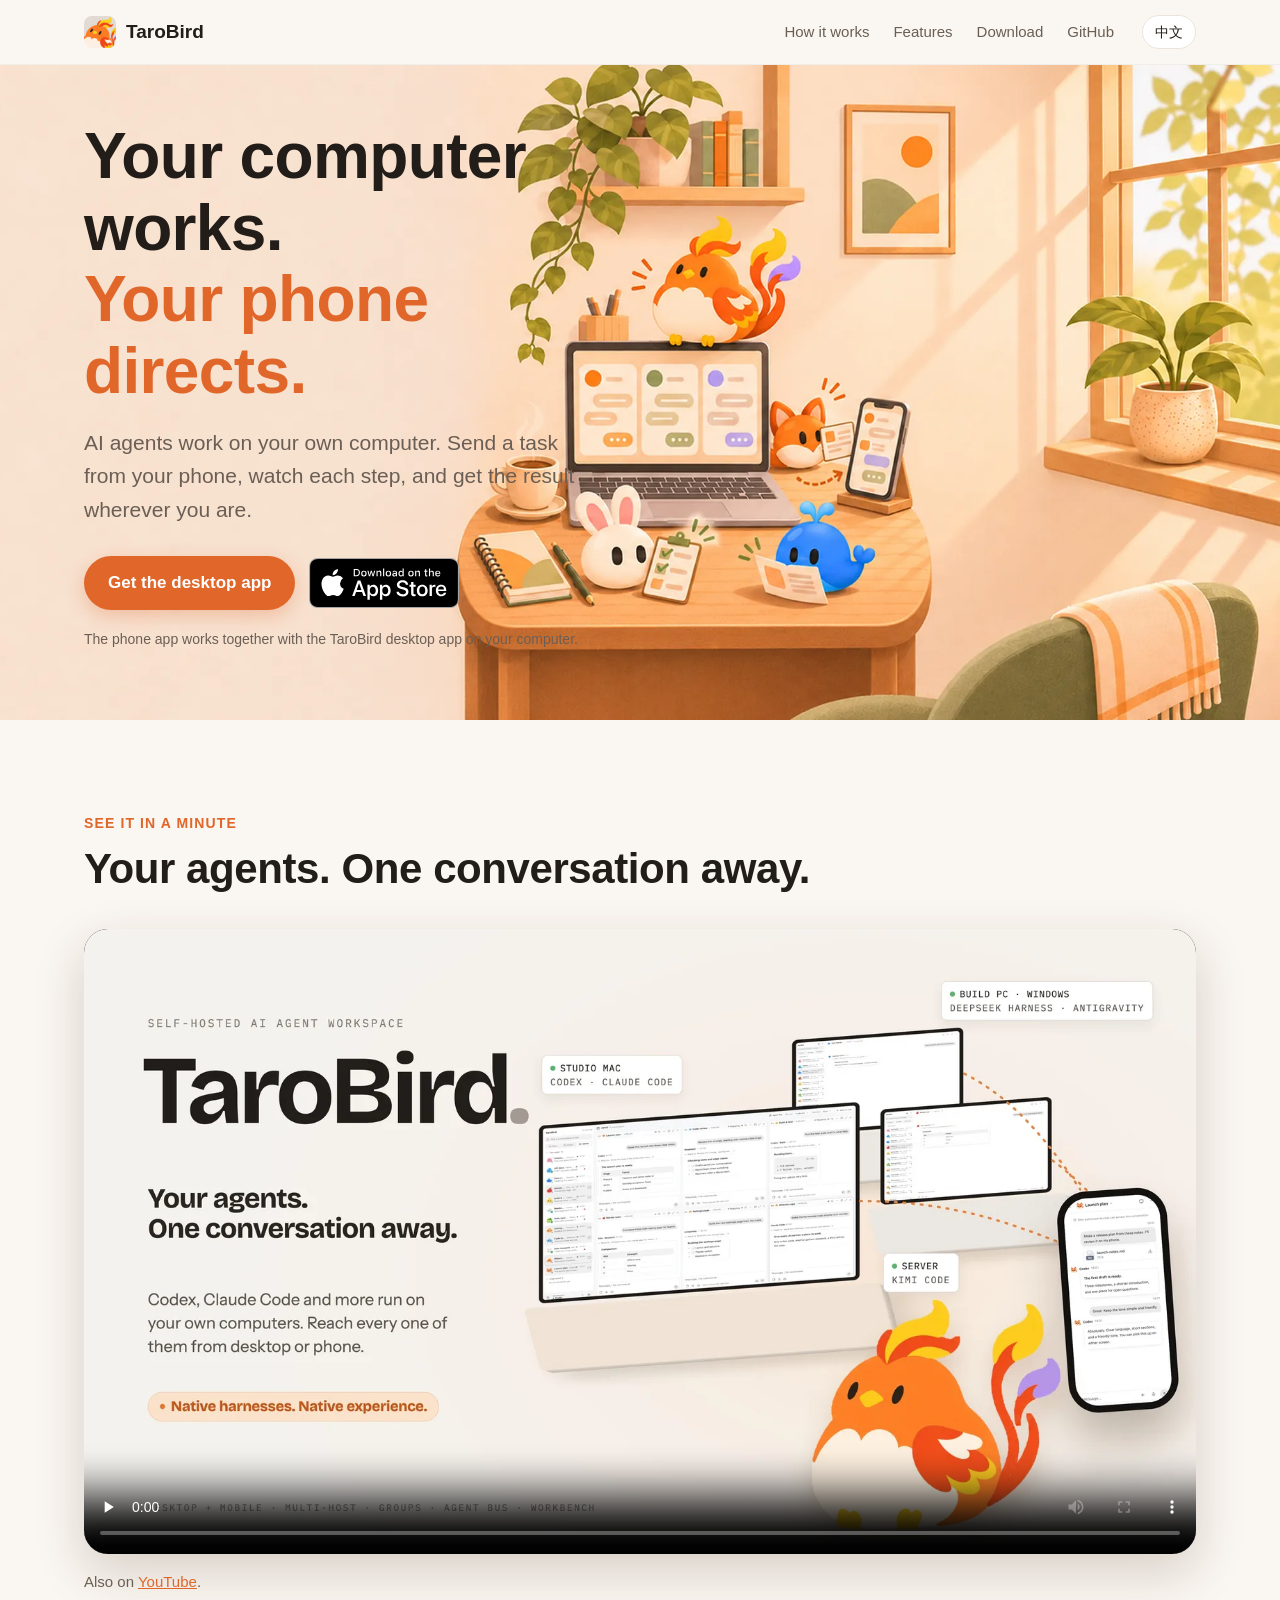
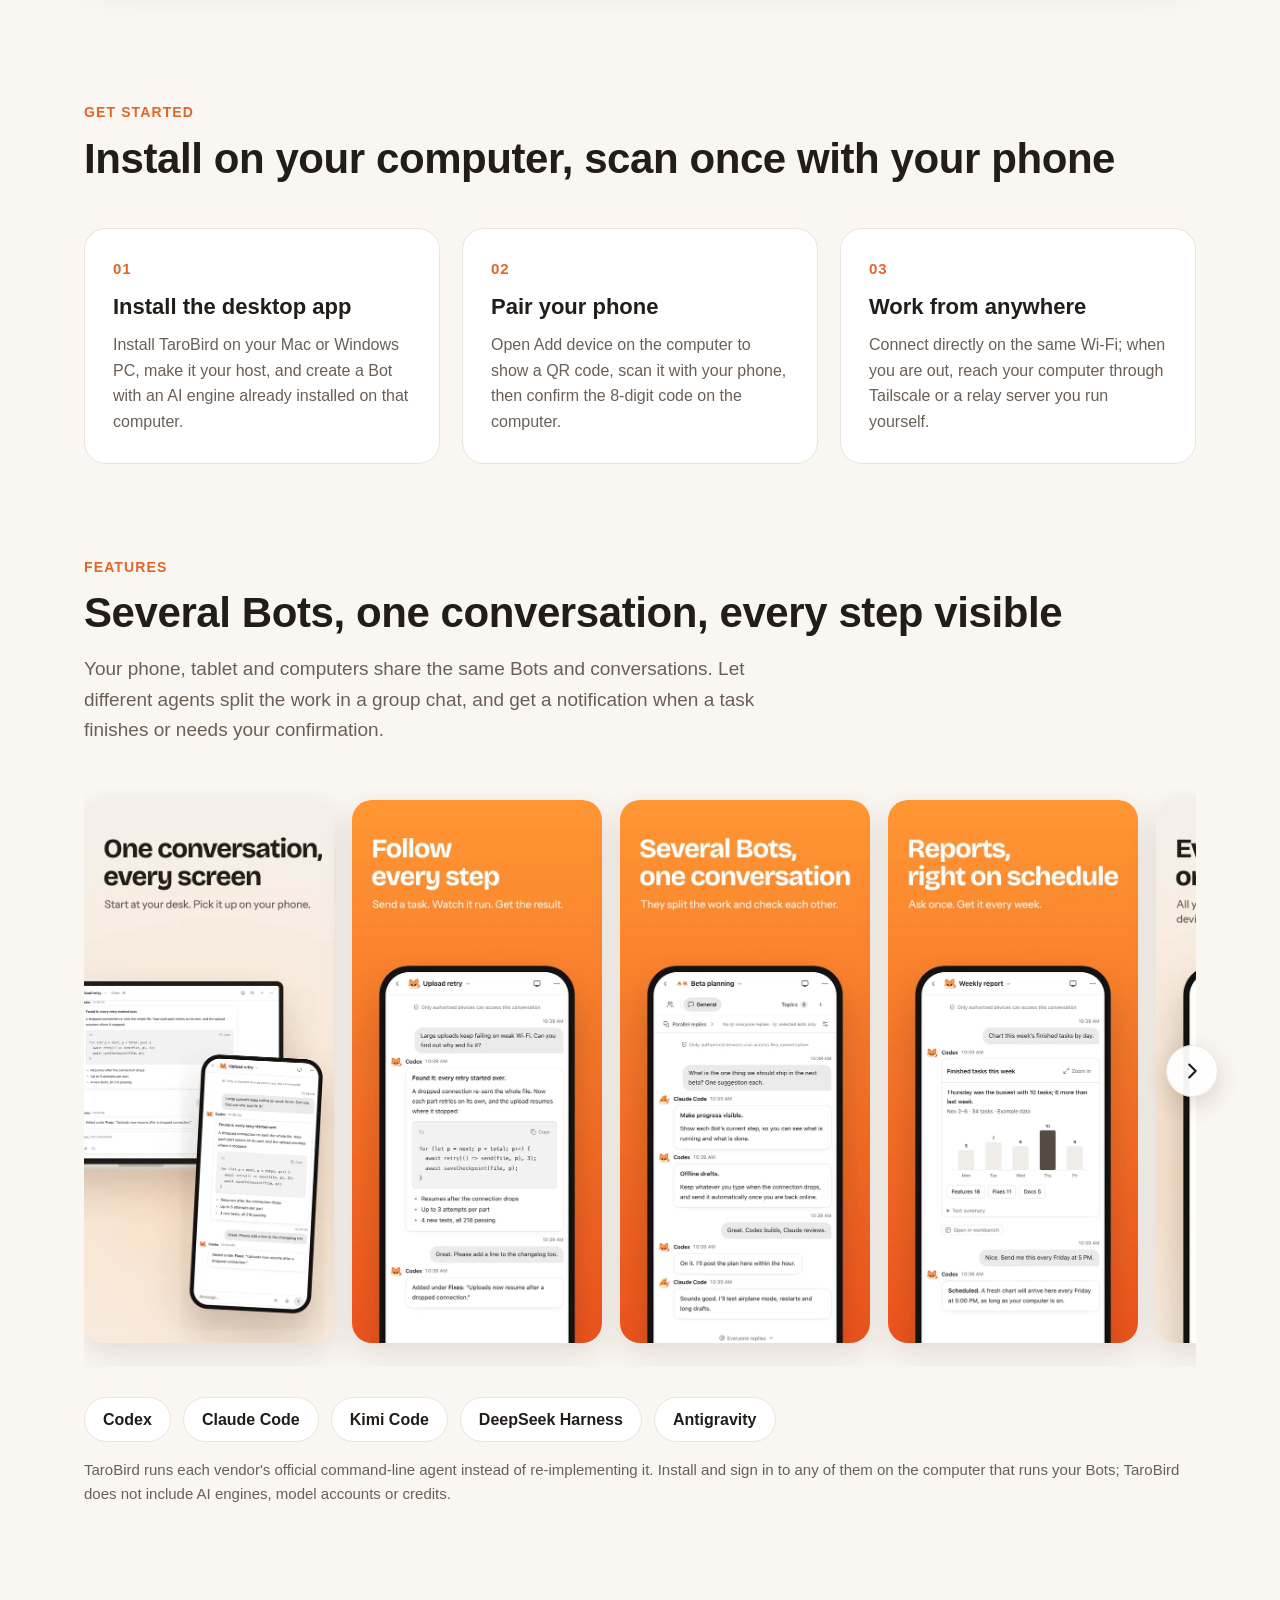
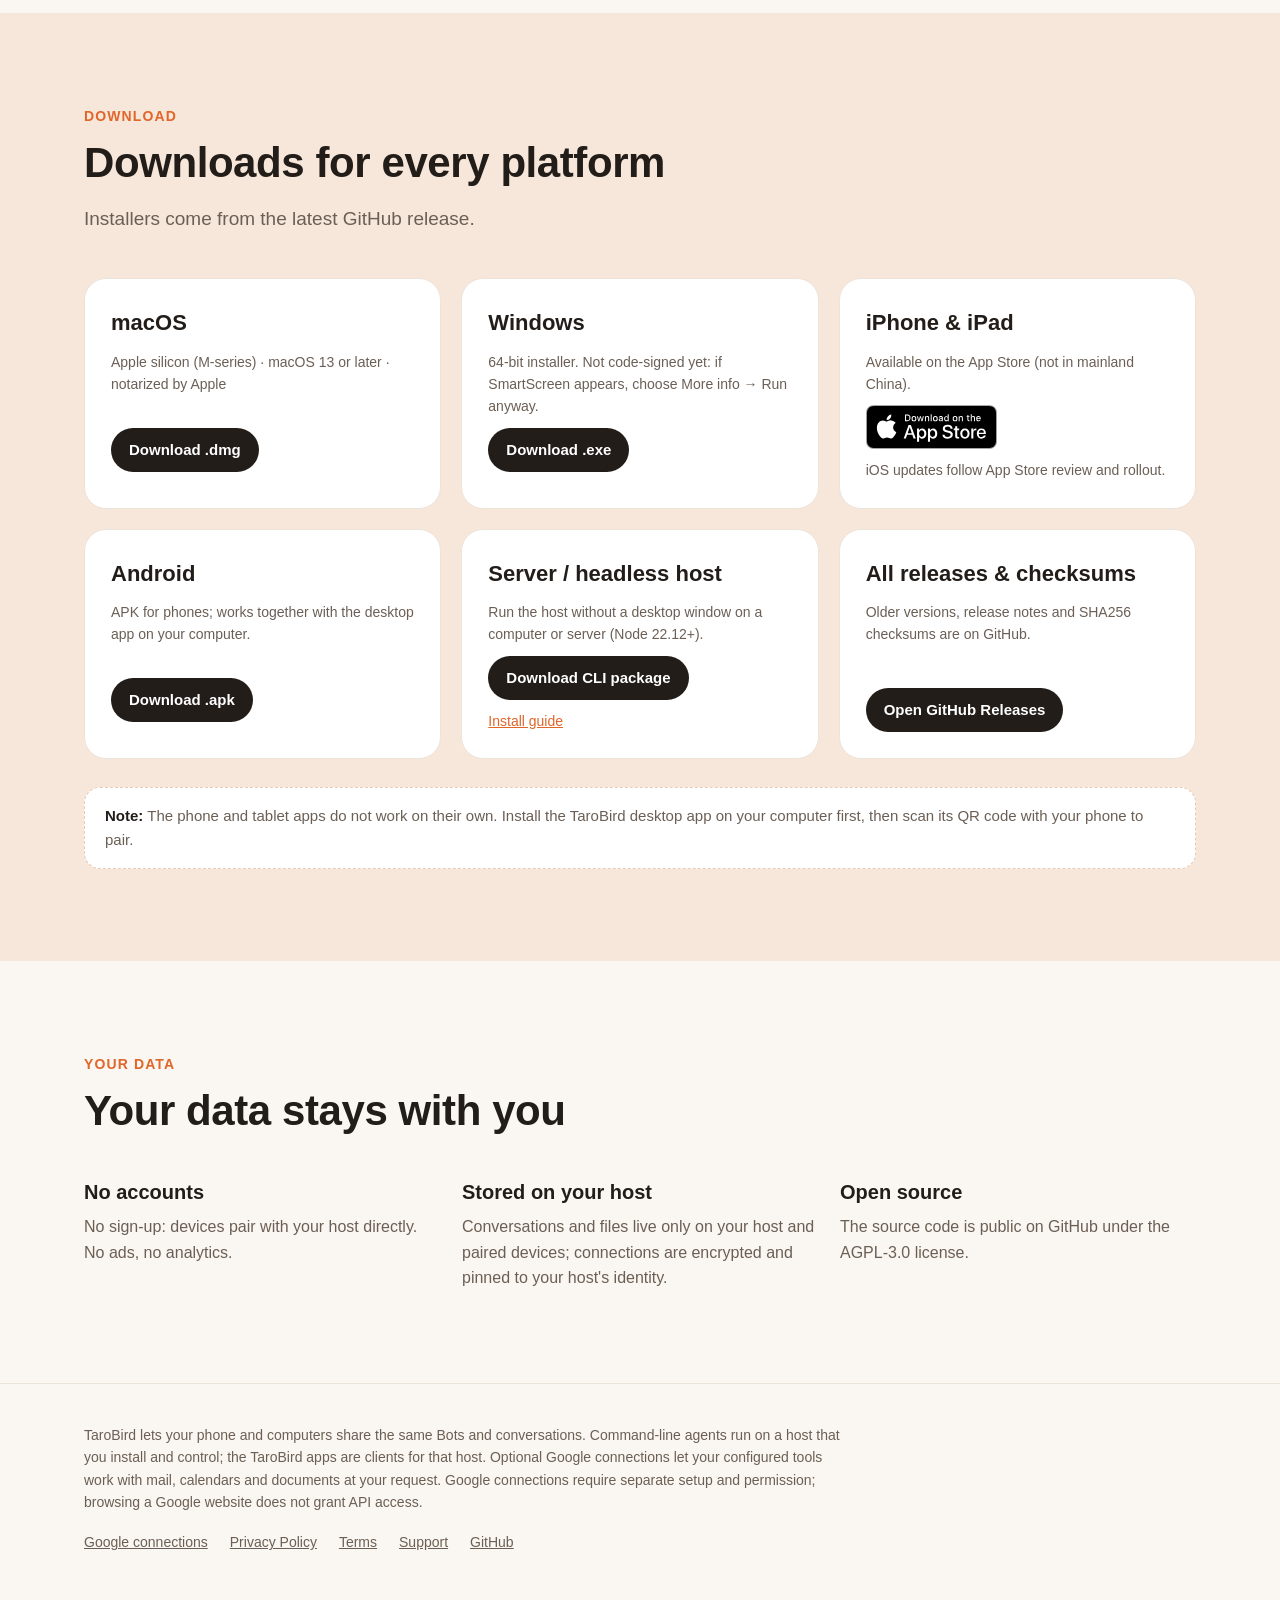
==== commit 49011320: "Update homepage downloads for TaroBird 1.5.1" ====
--- a/index.html
+++ b/index.html
@@ -104,31 +104,31 @@
       <div class="dl" data-os="mac"><span class="rec-tag"><span class="zh">推荐</span><span class="en">For you</span></span>
         <h3>macOS</h3>
         <p class="meta"><span class="zh">Apple 芯片（M 系列）· macOS 13 及以上 · 已通过 Apple 公证</span><span class="en">Apple silicon (M-series) · macOS 13 or later · notarized by Apple</span></p>
-        <a class="go" id="dl-mac" href="https://github.com/cloveric/tarobird/releases/download/v1.5.0/TaroBird_1.5.0_aarch64.dmg"><span class="zh">下载 .dmg</span><span class="en">Download .dmg</span></a>
+        <a class="go" id="dl-mac" href="https://github.com/cloveric/tarobird/releases/download/v1.5.1/TaroBird_1.5.1_aarch64.dmg"><span class="zh">下载 .dmg</span><span class="en">Download .dmg</span></a>
         <span class="meta size" id="sz-mac"></span>
       </div>
       <div class="dl" data-os="win"><span class="rec-tag"><span class="zh">推荐</span><span class="en">For you</span></span>
         <h3>Windows</h3>
         <p class="meta"><span class="zh">64 位安装程序。安装包暂未代码签名，若出现 SmartScreen 提示，请点「更多信息 → 仍要运行」。</span><span class="en">64-bit installer. Not code-signed yet: if SmartScreen appears, choose More info → Run anyway.</span></p>
-        <a class="go" id="dl-win" href="https://github.com/cloveric/tarobird/releases/download/v1.5.0/TaroBird_1.5.0_x64-setup.exe"><span class="zh">下载 .exe</span><span class="en">Download .exe</span></a>
+        <a class="go" id="dl-win" href="https://github.com/cloveric/tarobird/releases/download/v1.5.1/TaroBird_1.5.1_x64-setup.exe"><span class="zh">下载 .exe</span><span class="en">Download .exe</span></a>
         <span class="meta size" id="sz-win"></span>
       </div>
       <div class="dl" data-os="ios"><span class="rec-tag"><span class="zh">推荐</span><span class="en">For you</span></span>
         <h3>iPhone &amp; iPad</h3>
         <p class="meta"><span class="zh">App Store 下载。中国大陆 App Store 暂未上架。</span><span class="en">Available on the App Store (not in mainland China).</span></p>
         <a class="badge" href="https://apps.apple.com/app/tarobird/id6828071641"><img src="assets/appstore-badge.svg" alt="Download on the App Store"></a>
-        <span class="alt"><span class="zh">也可以加入 <a href="https://testflight.apple.com/join/ByFWEfFW">TestFlight 公测</a>。</span><span class="en">Or join the <a href="https://testflight.apple.com/join/ByFWEfFW">TestFlight beta</a>.</span></span>
+        <span class="alt"><span class="zh">iOS 更新以 App Store 审核与发布进度为准。</span><span class="en">iOS updates follow App Store review and rollout.</span></span>
       </div>
       <div class="dl" data-os="android"><span class="rec-tag"><span class="zh">推荐</span><span class="en">For you</span></span>
         <h3>Android</h3>
         <p class="meta"><span class="zh">APK 安装包，手机端，需配合电脑上的桌面端使用。</span><span class="en">APK for phones; works together with the desktop app on your computer.</span></p>
-        <a class="go" id="dl-apk" href="https://github.com/cloveric/tarobird/releases/download/v1.5.0/TaroBird_1.5.0_android.apk"><span class="zh">下载 .apk</span><span class="en">Download .apk</span></a>
+        <a class="go" id="dl-apk" href="https://github.com/cloveric/tarobird/releases/download/v1.5.1/TaroBird_1.5.1_android.apk"><span class="zh">下载 .apk</span><span class="en">Download .apk</span></a>
         <span class="meta size" id="sz-apk"></span>
       </div>
       <div class="dl" data-os="server">
         <h3><span class="zh">服务器 / 无界面主机</span><span class="en">Server / headless host</span></h3>
         <p class="meta"><span class="zh">不开桌面窗口，在电脑或服务器上作为主机运行（需要 Node 22.12+）。</span><span class="en">Run the host without a desktop window on a computer or server (Node 22.12+).</span></p>
-        <a class="go" id="dl-cli" href="https://github.com/cloveric/tarobird/releases/download/v1.5.0/tarobird-1.5.0.tgz"><span class="zh">下载 CLI 包</span><span class="en">Download CLI package</span></a>
+        <a class="go" id="dl-cli" href="https://github.com/cloveric/tarobird/releases/download/v1.5.1/tarobird-1.5.1.tgz"><span class="zh">下载 CLI 包</span><span class="en">Download CLI package</span></a>
         <span class="alt"><a href="https://github.com/cloveric/tarobird/blob/main/docs/host-cli.md"><span class="zh">安装说明</span><span class="en">Install guide</span></a></span>
       </div>
       <div class="dl">
@@ -184,7 +184,7 @@
   // Recommend the card for this visitor's platform.
   var ua=navigator.userAgent||'',os=/Android/i.test(ua)?'android':/iPhone|iPad|iPod/i.test(ua)||(/Macintosh/.test(ua)&&navigator.maxTouchPoints>1)?'ios':/Mac/i.test(ua)?'mac':/Win/i.test(ua)?'win':'';
   var rec=os&&document.querySelector('.dl[data-os="'+os+'"]'); if(rec) rec.classList.add('rec');
-  // Point the buttons at the newest release (static 1.5.0 links stay if this fails).
+  // Point the buttons at the newest release (static 1.5.1 links stay if this fails).
   function mb(b){return (b/1048576).toFixed(0)+' MB'}
   fetch('https://api.github.com/repos/cloveric/tarobird/releases/latest').then(function(r){return r.ok?r.json():null}).then(function(rel){
     if(!rel||!rel.assets) return; var v=(rel.tag_name||'').replace(/^v/,'');
